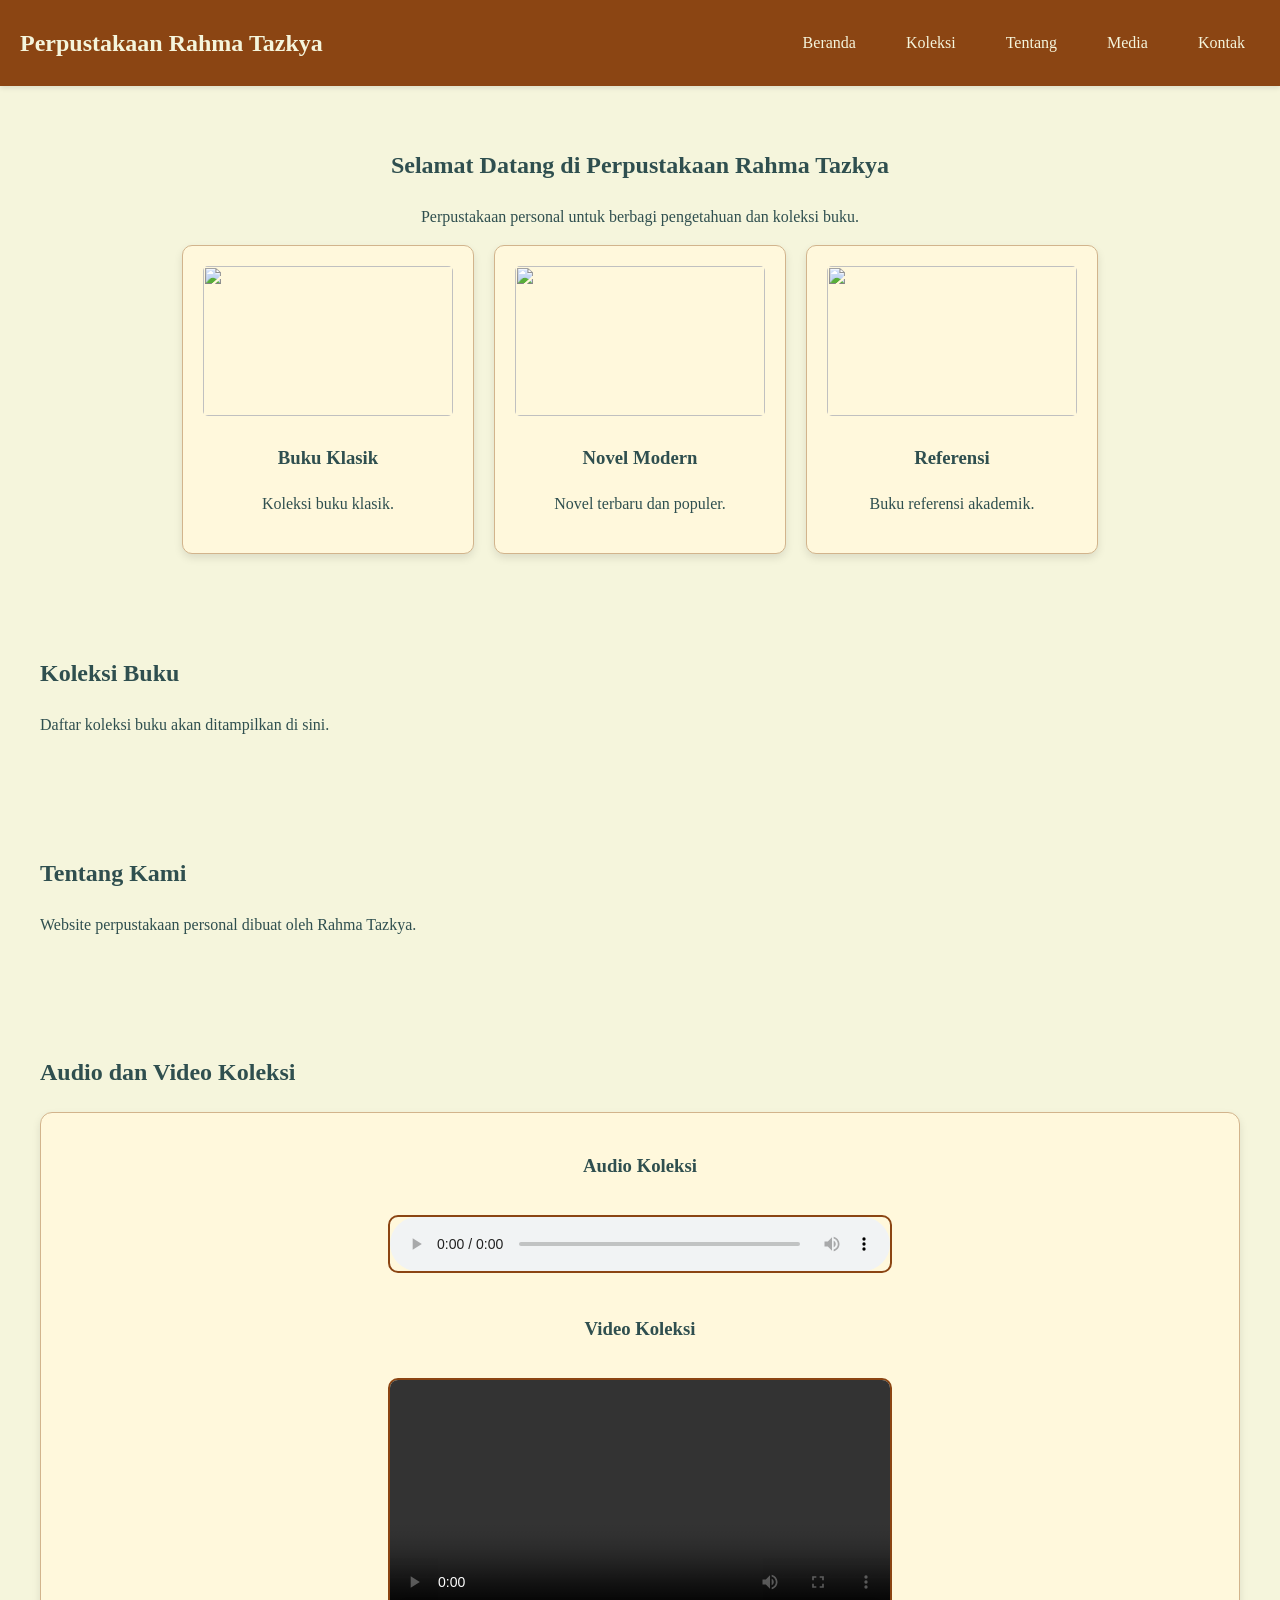
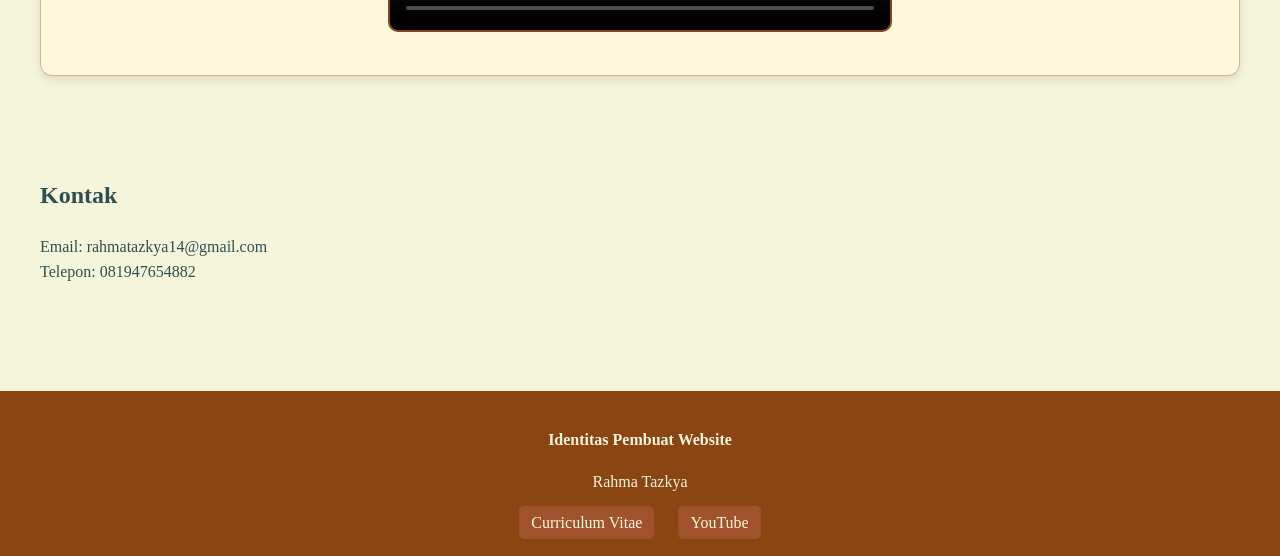
==== index.html @ 53c166f0 "Update index.html" ====
<!DOCTYPE html>
<html lang="id">
<head>
    <meta charset="UTF-8">
    <meta name="viewport" content="width=device-width, initial-scale=1.0">
    <title>Perpustakaan Rahma Tazkya</title>

    <style>
        body {
            font-family: 'Georgia', serif;
            margin: 0;
            padding: 0;
            background-color: #F5F5DC;
            color: #2F4F4F;
            line-height: 1.6;
        }

        header {
            background-color: #8B4513;
            color: #F5F5DC;
            padding: 20px;
            display: flex;
            justify-content: space-between;
            align-items: center;
            box-shadow: 0 2px 5px rgba(0,0,0,0.1);
        }

        header .owner-name {
            font-size: 1.5em;
            font-weight: bold;
        }

        nav {
            display: flex;
            gap: 20px;
        }

        nav a {
            color: #F5F5DC;
            text-decoration: none;
            padding: 10px 15px;
            border-radius: 5px;
            transition: 0.3s;
        }

        nav a:hover {
            background-color: #A0522D;
            transform: scale(1.05);
        }

        section {
            padding: 40px;
            max-width: 1200px;
            margin: auto;
        }

        #beranda {
            text-align: center;
        }

        .highlight {
            display: flex;
            justify-content: center;
            flex-wrap: wrap;
            gap: 20px;
        }

        .highlight-item {
            background-color: #FFF8DC;
            border: 1px solid #D2B48C;
            border-radius: 10px;
            padding: 20px;
            width: 250px;
            text-align: center;
            box-shadow: 0 4px 8px rgba(0,0,0,0.1);
        }

        .highlight-item img {
            width: 100%;
            height: 150px;
            object-fit: cover;
            border-radius: 5px;
        }

        /* Section Media */
        .media-box {
            background-color: #FFF8DC;
            padding: 20px;
            border-radius: 12px;
            border: 1px solid #D2B48C;
            box-shadow: 0 4px 8px rgba(0,0,0,0.1);
            text-align: center;
        }

        audio, video {
            width: 100%;
            max-width: 500px;
            margin: 15px 0;
            border-radius: 10px;
            border: 2px solid #8B4513;
        }

        footer {
            background-color: #8B4513;
            color: #F5F5DC;
            text-align: center;
            padding: 20px;
            margin-top: 50px;
        }

        footer a {
            color: #FFF8DC;
            text-decoration: none;
            margin: 0 10px;
            background-color: #A0522D;
            padding: 8px 12px;
            border-radius: 5px;
            transition: 0.3s;
        }

        footer a:hover {
            background-color: #D2B48C;
            color: #2F4F4F;
        }
    </style>
</head>

<body>

<header>
    <div class="owner-name">Perpustakaan Rahma Tazkya</div>
    <nav>
        <a href="#beranda">Beranda</a>
        <a href="#koleksi">Koleksi</a>
        <a href="#tentang">Tentang</a>
        <a href="#media">Media</a>
        <a href="#kontak">Kontak</a>
    </nav>
</header>

<section id="beranda">
    <h1>Selamat Datang di Perpustakaan Rahma Tazkya</h1>
    <p>Perpustakaan personal untuk berbagi pengetahuan dan koleksi buku.</p>

    <div class="highlight">
        <div class="highlight-item">
            <img src="https://via.placeholder.com/250x150?text=Buku+1">
            <h3>Buku Klasik</h3>
            <p>Koleksi buku klasik.</p>
        </div>

        <div class="highlight-item">
            <img src="https://via.placeholder.com/250x150?text=Buku+2">
            <h3>Novel Modern</h3>
            <p>Novel terbaru dan populer.</p>
        </div>

        <div class="highlight-item">
            <img src="https://via.placeholder.com/250x150?text=Buku+3">
            <h3>Referensi</h3>
            <p>Buku referensi akademik.</p>
        </div>
    </div>
</section>

<section id="koleksi">
    <h2>Koleksi Buku</h2>
    <p>Daftar koleksi buku akan ditampilkan di sini.</p>
</section>

<section id="tentang">
    <h2>Tentang Kami</h2>
    <p>Website perpustakaan personal dibuat oleh Rahma Tazkya.</p>
</section>

<!-- SECTION AUDIO & VIDEO -->
<section id="media">
    <h2>Audio dan Video Koleksi</h2>

    <div class="media-box">
        <h3>Audio Koleksi</h3>
        <audio controls>
            <source src="Audio_Exile.mp3" type="audio/mp3">
            Browser Anda tidak mendukung audio.
        </audio>

        <h3>Video Koleksi</h3>
        <video controls>
            <source src="Video_Exile.mp4" type="video/mp4">
            Browser Anda tidak mendukung video.
        </video>
    </div>
</section>

<section id="kontak">
    <h2>Kontak</h2>
    <p>Email: rahmatazkya14@gmail.com<br>
       Telepon: 081947654882</p>
</section>

<!-- FOOTER IDENTITAS -->
<footer>
    <p><b>Identitas Pembuat Website</b></p>
    <p>Rahma Tazkya</p>
    <a href="cv.html">Curriculum Vitae</a>
    <a href="https://www.youtube.com/watch?si=USm_IQA-s8m9xEPs&v=jGyYuQf-GeE&feature=youtu.be" target="_blank">YouTube</a>
</footer>

</body>
</html>
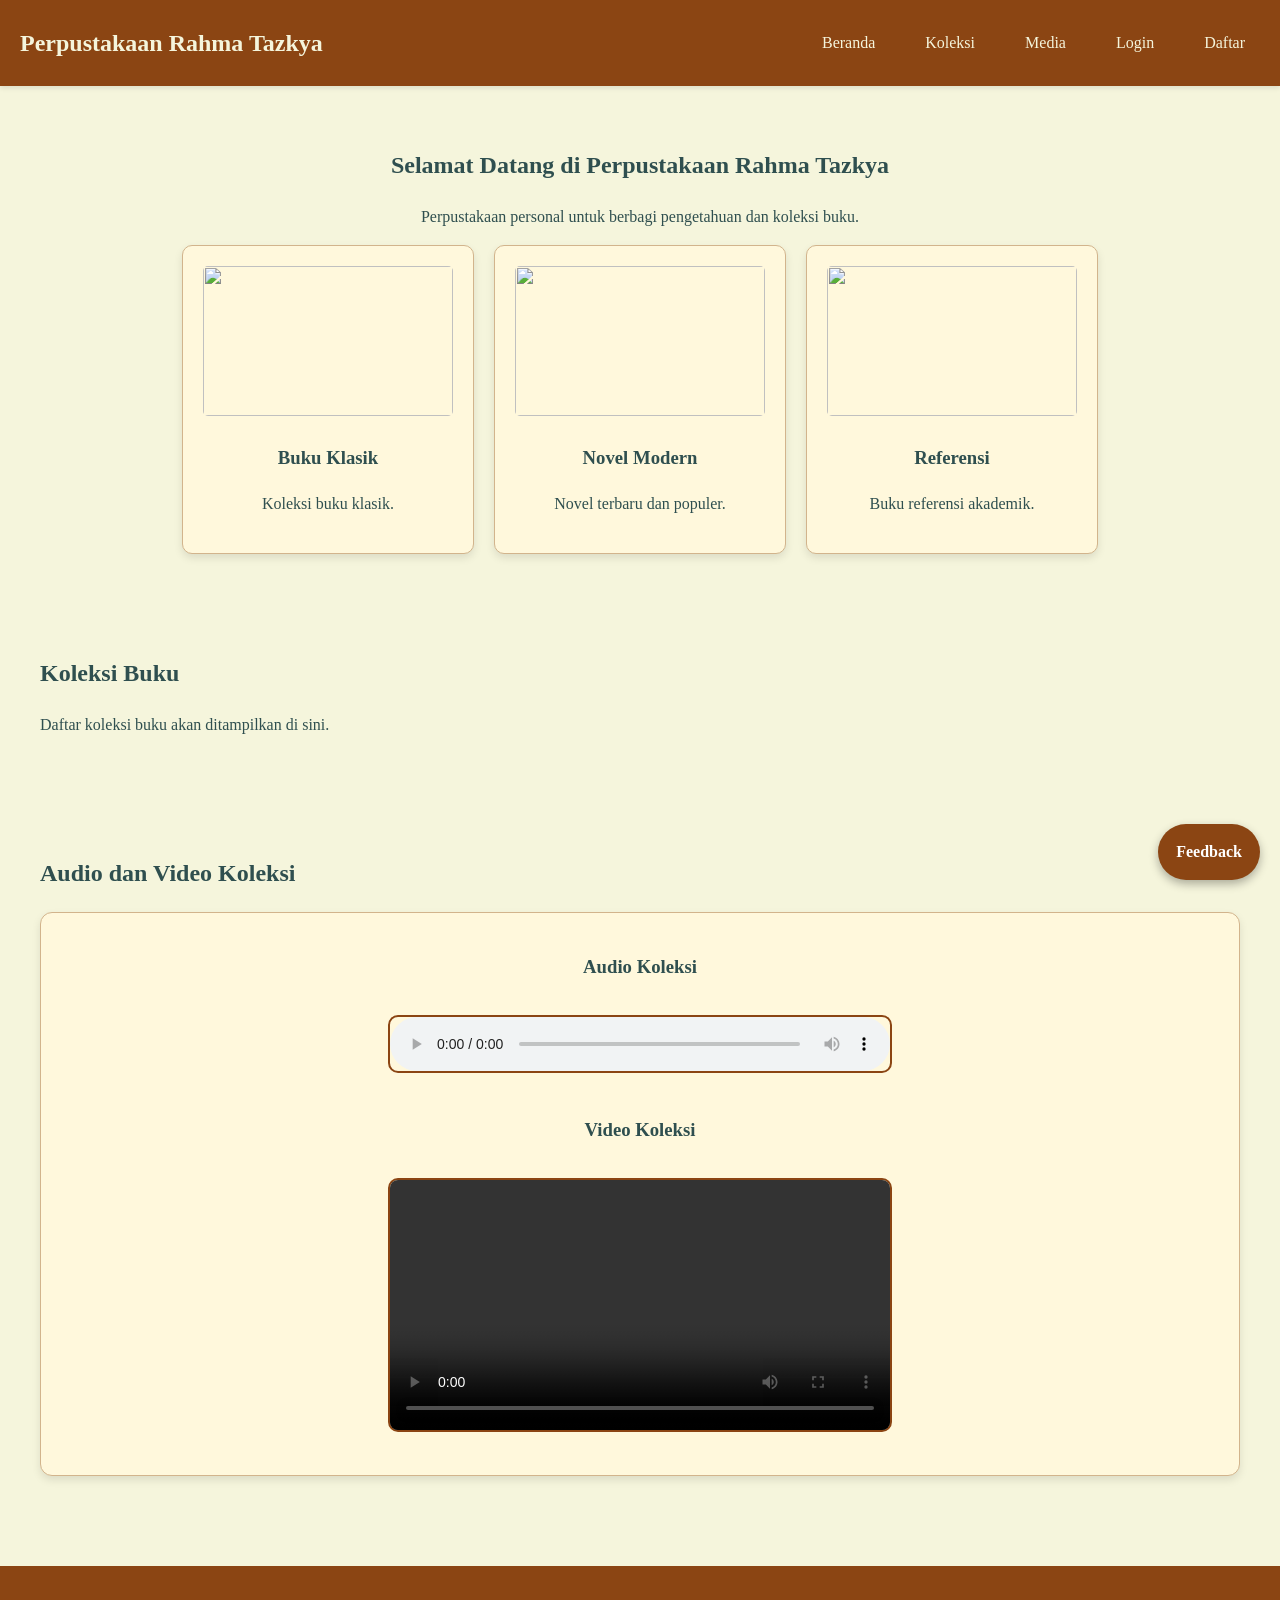
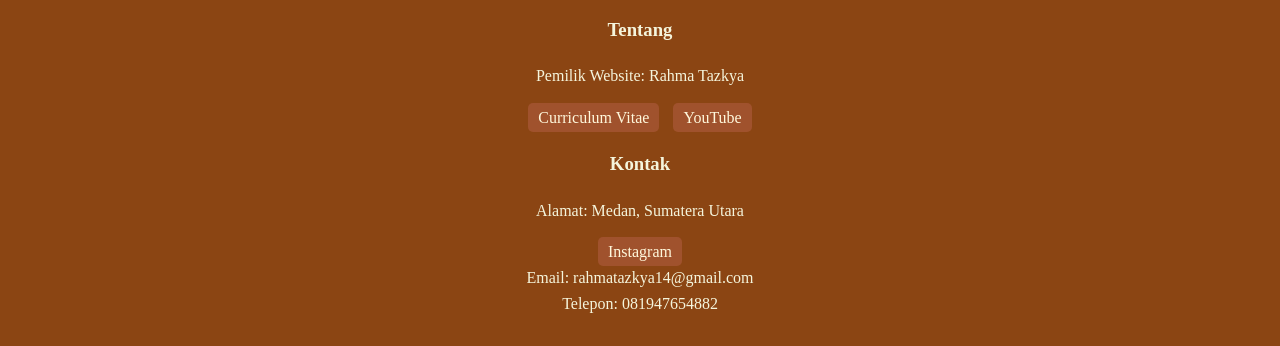
==== commit 65fbe33d: "Update index.html" ====
--- a/index.html
+++ b/index.html
@@ -45,7 +45,7 @@
 
         nav a:hover {
             background-color: #A0522D;
-            transform: scale(1.05);
+            transform: scale(1.08);
         }
 
         section {
@@ -73,6 +73,12 @@
             width: 250px;
             text-align: center;
             box-shadow: 0 4px 8px rgba(0,0,0,0.1);
+            transition: 0.3s;
+        }
+
+        .highlight-item:hover {
+            transform: translateY(-8px);
+            box-shadow: 0 8px 15px rgba(0,0,0,0.2);
         }
 
         .highlight-item img {
@@ -82,7 +88,6 @@
             border-radius: 5px;
         }
 
-        /* Section Media */
         .media-box {
             background-color: #FFF8DC;
             padding: 20px;
@@ -104,16 +109,16 @@
             background-color: #8B4513;
             color: #F5F5DC;
             text-align: center;
-            padding: 20px;
+            padding: 30px;
             margin-top: 50px;
         }
 
         footer a {
             color: #FFF8DC;
             text-decoration: none;
-            margin: 0 10px;
+            margin: 5px;
             background-color: #A0522D;
-            padding: 8px 12px;
+            padding: 6px 10px;
             border-radius: 5px;
             transition: 0.3s;
         }
@@ -121,6 +126,28 @@
         footer a:hover {
             background-color: #D2B48C;
             color: #2F4F4F;
+        }
+
+        /* Tombol Feedback */
+        .feedback-btn {
+            position: fixed;
+            bottom: 20px;
+            right: 20px;
+            background-color: #8B4513;
+            color: white;
+            padding: 15px 18px;
+            border-radius: 50px;
+            text-decoration: none;
+            font-weight: bold;
+            box-shadow: 0 4px 10px rgba(0,0,0,0.3);
+            transition: 0.3s;
+            z-index: 999;
+        }
+
+        .feedback-btn:hover {
+            background-color: #A0522D;
+            transform: scale(1.15) rotate(-3deg);
+            box-shadow: 0 6px 15px rgba(0,0,0,0.4);
         }
     </style>
 </head>
@@ -132,9 +159,9 @@
     <nav>
         <a href="#beranda">Beranda</a>
         <a href="#koleksi">Koleksi</a>
-        <a href="#tentang">Tentang</a>
         <a href="#media">Media</a>
-        <a href="#kontak">Kontak</a>
+        <a href="login.html" target="_blank">Login</a>
+        <a href="daftar.html" target="_blank">Daftar</a>
     </nav>
 </header>
 
@@ -144,19 +171,19 @@
 
     <div class="highlight">
         <div class="highlight-item">
-            <img src="https://via.placeholder.com/250x150?text=Buku+1">
+            <img src="classic_book.jpg">
             <h3>Buku Klasik</h3>
             <p>Koleksi buku klasik.</p>
         </div>
 
         <div class="highlight-item">
-            <img src="https://via.placeholder.com/250x150?text=Buku+2">
+            <img src="modern_book.jpg">
             <h3>Novel Modern</h3>
             <p>Novel terbaru dan populer.</p>
         </div>
 
         <div class="highlight-item">
-            <img src="https://via.placeholder.com/250x150?text=Buku+3">
+            <img src="reference_book.jpg">
             <h3>Referensi</h3>
             <p>Buku referensi akademik.</p>
         </div>
@@ -168,12 +195,6 @@
     <p>Daftar koleksi buku akan ditampilkan di sini.</p>
 </section>
 
-<section id="tentang">
-    <h2>Tentang Kami</h2>
-    <p>Website perpustakaan personal dibuat oleh Rahma Tazkya.</p>
-</section>
-
-<!-- SECTION AUDIO & VIDEO -->
 <section id="media">
     <h2>Audio dan Video Koleksi</h2>
 
@@ -192,19 +213,22 @@
     </div>
 </section>
 
-<section id="kontak">
-    <h2>Kontak</h2>
-    <p>Email: rahmatazkya14@gmail.com<br>
-       Telepon: 081947654882</p>
-</section>
-
-<!-- FOOTER IDENTITAS -->
 <footer>
-    <p><b>Identitas Pembuat Website</b></p>
-    <p>Rahma Tazkya</p>
+
+    <h3>Tentang</h3>
+    <p>Pemilik Website: Rahma Tazkya</p>
     <a href="cv.html">Curriculum Vitae</a>
     <a href="https://www.youtube.com/watch?si=USm_IQA-s8m9xEPs&v=jGyYuQf-GeE&feature=youtu.be" target="_blank">YouTube</a>
+
+    <h3>Kontak</h3>
+    <p>Alamat: Medan, Sumatera Utara</p>
+    <a href="https://instagram.com/" target="_blank">Instagram</a><br>
+    Email: rahmatazkya14@gmail.com<br>
+    Telepon: 081947654882
+
 </footer>
+
+<a href="feedback.html" class="feedback-btn">Feedback</a>
 
 </body>
 </html>
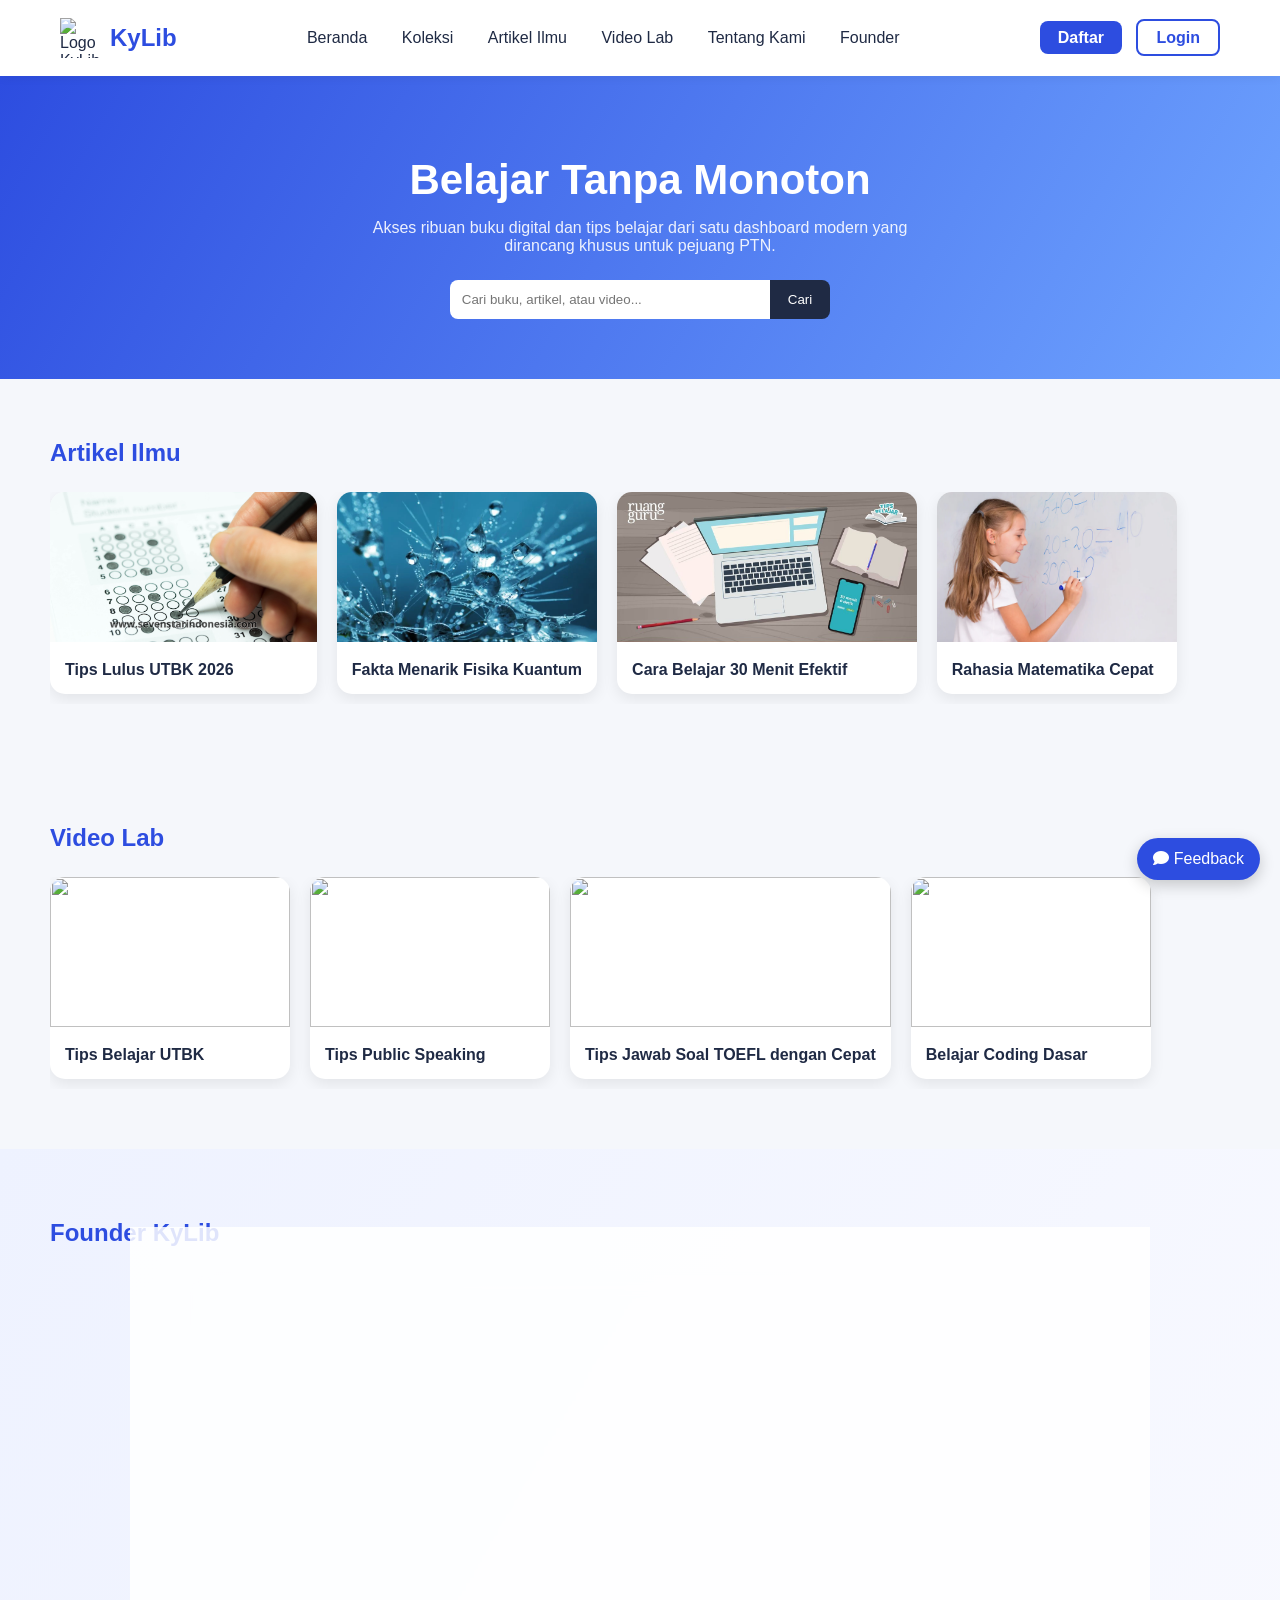
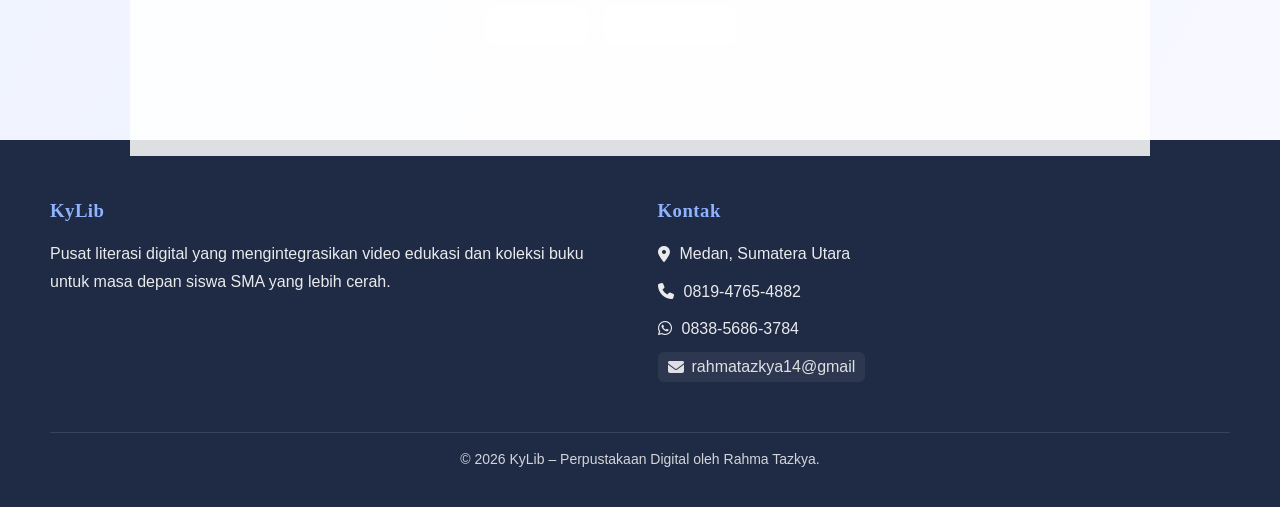
==== commit 196465b3: "Add files via upload" ====
--- a/index.html
+++ b/index.html
@@ -1,234 +1,195 @@
-<!DOCTYPE html>
-<html lang="id">
-<head>
-    <meta charset="UTF-8">
-    <meta name="viewport" content="width=device-width, initial-scale=1.0">
-    <title>Perpustakaan Rahma Tazkya</title>
-
-    <style>
-        body {
-            font-family: 'Georgia', serif;
-            margin: 0;
-            padding: 0;
-            background-color: #F5F5DC;
-            color: #2F4F4F;
-            line-height: 1.6;
-        }
-
-        header {
-            background-color: #8B4513;
-            color: #F5F5DC;
-            padding: 20px;
-            display: flex;
-            justify-content: space-between;
-            align-items: center;
-            box-shadow: 0 2px 5px rgba(0,0,0,0.1);
-        }
-
-        header .owner-name {
-            font-size: 1.5em;
-            font-weight: bold;
-        }
-
-        nav {
-            display: flex;
-            gap: 20px;
-        }
-
-        nav a {
-            color: #F5F5DC;
-            text-decoration: none;
-            padding: 10px 15px;
-            border-radius: 5px;
-            transition: 0.3s;
-        }
-
-        nav a:hover {
-            background-color: #A0522D;
-            transform: scale(1.08);
-        }
-
-        section {
-            padding: 40px;
-            max-width: 1200px;
-            margin: auto;
-        }
-
-        #beranda {
-            text-align: center;
-        }
-
-        .highlight {
-            display: flex;
-            justify-content: center;
-            flex-wrap: wrap;
-            gap: 20px;
-        }
-
-        .highlight-item {
-            background-color: #FFF8DC;
-            border: 1px solid #D2B48C;
-            border-radius: 10px;
-            padding: 20px;
-            width: 250px;
-            text-align: center;
-            box-shadow: 0 4px 8px rgba(0,0,0,0.1);
-            transition: 0.3s;
-        }
-
-        .highlight-item:hover {
-            transform: translateY(-8px);
-            box-shadow: 0 8px 15px rgba(0,0,0,0.2);
-        }
-
-        .highlight-item img {
-            width: 100%;
-            height: 150px;
-            object-fit: cover;
-            border-radius: 5px;
-        }
-
-        .media-box {
-            background-color: #FFF8DC;
-            padding: 20px;
-            border-radius: 12px;
-            border: 1px solid #D2B48C;
-            box-shadow: 0 4px 8px rgba(0,0,0,0.1);
-            text-align: center;
-        }
-
-        audio, video {
-            width: 100%;
-            max-width: 500px;
-            margin: 15px 0;
-            border-radius: 10px;
-            border: 2px solid #8B4513;
-        }
-
-        footer {
-            background-color: #8B4513;
-            color: #F5F5DC;
-            text-align: center;
-            padding: 30px;
-            margin-top: 50px;
-        }
-
-        footer a {
-            color: #FFF8DC;
-            text-decoration: none;
-            margin: 5px;
-            background-color: #A0522D;
-            padding: 6px 10px;
-            border-radius: 5px;
-            transition: 0.3s;
-        }
-
-        footer a:hover {
-            background-color: #D2B48C;
-            color: #2F4F4F;
-        }
-
-        /* Tombol Feedback */
-        .feedback-btn {
-            position: fixed;
-            bottom: 20px;
-            right: 20px;
-            background-color: #8B4513;
-            color: white;
-            padding: 15px 18px;
-            border-radius: 50px;
-            text-decoration: none;
-            font-weight: bold;
-            box-shadow: 0 4px 10px rgba(0,0,0,0.3);
-            transition: 0.3s;
-            z-index: 999;
-        }
-
-        .feedback-btn:hover {
-            background-color: #A0522D;
-            transform: scale(1.15) rotate(-3deg);
-            box-shadow: 0 6px 15px rgba(0,0,0,0.4);
-        }
-    </style>
-</head>
-
-<body>
-
-<header>
-    <div class="owner-name">Perpustakaan Rahma Tazkya</div>
-    <nav>
-        <a href="#beranda">Beranda</a>
-        <a href="#koleksi">Koleksi</a>
-        <a href="#media">Media</a>
-        <a href="login.html" target="_blank">Login</a>
-        <a href="daftar.html" target="_blank">Daftar</a>
-    </nav>
-</header>
-
-<section id="beranda">
-    <h1>Selamat Datang di Perpustakaan Rahma Tazkya</h1>
-    <p>Perpustakaan personal untuk berbagi pengetahuan dan koleksi buku.</p>
-
-    <div class="highlight">
-        <div class="highlight-item">
-            <img src="classic_book.jpg">
-            <h3>Buku Klasik</h3>
-            <p>Koleksi buku klasik.</p>
-        </div>
-
-        <div class="highlight-item">
-            <img src="modern_book.jpg">
-            <h3>Novel Modern</h3>
-            <p>Novel terbaru dan populer.</p>
-        </div>
-
-        <div class="highlight-item">
-            <img src="reference_book.jpg">
-            <h3>Referensi</h3>
-            <p>Buku referensi akademik.</p>
-        </div>
-    </div>
-</section>
-
-<section id="koleksi">
-    <h2>Koleksi Buku</h2>
-    <p>Daftar koleksi buku akan ditampilkan di sini.</p>
-</section>
-
-<section id="media">
-    <h2>Audio dan Video Koleksi</h2>
-
-    <div class="media-box">
-        <h3>Audio Koleksi</h3>
-        <audio controls>
-            <source src="Audio_Exile.mp3" type="audio/mp3">
-            Browser Anda tidak mendukung audio.
-        </audio>
-
-        <h3>Video Koleksi</h3>
-        <video controls>
-            <source src="Video_Exile.mp4" type="video/mp4">
-            Browser Anda tidak mendukung video.
-        </video>
-    </div>
-</section>
-
-<footer>
-
-    <h3>Tentang</h3>
-    <p>Pemilik Website: Rahma Tazkya</p>
-    <a href="cv.html">Curriculum Vitae</a>
-    <a href="https://www.youtube.com/watch?si=USm_IQA-s8m9xEPs&v=jGyYuQf-GeE&feature=youtu.be" target="_blank">YouTube</a>
-
-    <h3>Kontak</h3>
-    <p>Alamat: Medan, Sumatera Utara</p>
-    <a href="https://instagram.com/" target="_blank">Instagram</a><br>
-    Email: rahmatazkya14@gmail.com<br>
-    Telepon: 081947654882
-
-</footer>
-
-<a href="feedback.html" class="feedback-btn">Feedback</a>
-
-</body>
-</html>
+<!DOCTYPE html>
+<html lang="id">
+<head>
+    <meta charset="UTF-8">
+    <meta name="viewport" content="width=device-width, initial-scale=1.0">
+
+    <title>KyLib | Digital Learning Library</title>
+
+    <!-- FAVICON -->
+    <link rel="icon" type="image/png" href="img/favicon.png">
+
+    <link rel="stylesheet" href="style.css">
+    <link href="https://cdnjs.cloudflare.com/ajax/libs/font-awesome/6.5.0/css/all.min.css" rel="stylesheet">
+</head>
+
+<body>
+
+<!-- ================= HEADER ================= -->
+<header>
+
+    <div class="logo">
+        <img src="img/kylib-logo	.png" alt="Logo KyLib">
+        <h2>KyLib</h2>
+    </div>
+
+    <nav class="nav-center">
+        <a href="#">Beranda</a>
+
+        <!-- NAV KOLEKSI TAB BARU -->
+        <a href="koleksi.html" target="_blank">Koleksi</a>
+
+        <a href="#artikel">Artikel Ilmu</a>
+        <a href="#video">Video Lab</a>
+        <a href="tentang-kami.html">Tentang Kami</a>
+        <a href="#founder">Founder</a>
+    </nav>
+
+    <div class="auth">
+        <a href="daftar.html" class="btn-daftar">Daftar</a>
+        <a href="login.html" class="btn-login">Login</a>
+    </div>
+
+</header>
+
+
+<!-- ================= HERO ================= -->
+<section class="hero">
+    <h1>Belajar Tanpa Monoton</h1>
+    <p>
+        Akses ribuan buku digital dan tips belajar dari satu dashboard modern
+        yang dirancang khusus untuk pejuang PTN.
+    </p>
+
+    <div class="search-box">
+        <input type="text" placeholder="Cari buku, artikel, atau video...">
+        <button>Cari</button>
+    </div>
+</section>
+
+
+<!-- ================= ARTIKEL ILMU ================= -->
+<section id="artikel" class="section">
+    <h2>Artikel Ilmu</h2>
+
+    <div class="horizontal-scroll">
+        <div class="card">
+			<a href="https://r.search.yahoo.com/_ylt=Awr1SkRiZqBpVgIAIKTLQwx.;_ylu=Y29sbwNzZzMEcG9zAzEEdnRpZAMEc2VjA3Ny/RV=2/RE=1773329250/RO=10/RU=https%3a%2f%2fwww.sevenstarindonesia.com%2f2025%2f11%2ftips-lolos-utbk-snbt-2026.html/RK=2/RS=EJqakEjIrpIobpkw4SHzs2FjqK0-" target="_blank">
+				<img src="img/utbk.jpg">
+				<h3>Tips Lulus UTBK 2026</h3>
+			</a>
+		</div>
+        <div class="card">
+			<a href="https://www.gramedia.com/literasi/fisika-kuantum/" target="_blank">
+				<img src="img/fistum.jpg">
+				<h3>Fakta Menarik Fisika Kuantum</h3>
+			</a>
+		</div>
+        <div class="card">
+			<a href="https://www.ruangguru.com/blog/tips-belajar-30menitbisa" target="_blank">
+				<img src="img/belajar.jpg">
+				<h3>Cara Belajar 30 Menit Efektif</h3>
+			</a>
+		</div>
+        <div class="card">
+			<a href="https://mathhacks5.com/7-trik-matematika-cepat-yang-jarang-diajarkan-di-sekolah/" target="_blank">
+				<img src="img/mtk.jpg">
+				<h3>Rahasia Matematika Cepat</h3>
+			</a>
+		</div>
+    </div>
+</section>
+
+
+<!-- ================= VIDEO LAB ================= -->
+<section id="video" class="section">
+    <h2>Video Lab</h2>
+
+    <div class="horizontal-scroll">
+        <a href="https://youtu.be/CKqMEGY5ykQ?si=0V2zpRjuyaw_pfGI" target="_blank" class="card video-card">
+			<img src="img/video1.jpg">
+			<h3>Tips Belajar UTBK</h3>
+		</a>
+        <a href="https://youtu.be/rKOp0DpfbGY?si=s102A5JKgiwCUNZi" target="_blank" class="card video-card">
+			<img src="img/video2.jpg">
+			<h3>Tips Public Speaking</h3>
+		</a>
+        <a href="https://youtu.be/SlasLV9G6QM?si=IMwhFDGAIRkTopYQ" target="_blank" class="card video-card">
+			<img src="img/video3.jpg">
+			<h3>Tips Jawab Soal TOEFL dengan Cepat</h3>
+		</a>
+        <a href="https://youtu.be/QFLAuddS6qM?si=pkvcBv4RR-nI7L30" target="_blank" class="card video-card">
+			<img src="img/video4.jpg">
+			<h3>Belajar Coding Dasar</h3>
+		</a>
+    </div>
+</section>
+
+
+<section id="founder" class="section founder-section">
+
+<h2>Founder KyLib</h2>
+
+<div class="founder-card">
+
+    <img src="img/kiya.jpeg" class="founder-photo">
+
+    <div class="founder-info">
+        <h3>Rahma Tazkya</h3>
+        <p><b>Pekerjaan:</b> Mahasiswa Ilmu Perpustakaan</p>
+        <p><b>Posisi:</b> Founder & Web Designer KyLib</p>
+
+        <p class="founder-desc">
+            KyLib dibuat sebagai pusat literasi digital modern untuk siswa SMA agar
+            dapat belajar lebih mudah, interaktif, dan tidak monoton.
+            Website ini menjadi langkah kecil menuju perpustakaan masa depan
+            yang mengintegrasikan buku, artikel ilmu, dan video edukasi.
+        </p>
+
+        <p class="founder-motto">
+            ✨ "Belajar cerdas hari ini, membangun masa depan esok."
+        </p>
+
+        <div class="founder-cta">
+            <a href="cv-founder.html">Lihat CV</a>
+            <a href="#"><i class="fa-brands fa-instagram"></i> Instagram</a>
+        </div>
+    </div>
+
+</div>
+</section>
+
+
+<!-- ================= FOOTER ================= -->
+<footer id="tentang">
+
+    <div class="footer-container">
+
+        <div class="footer-box">
+            <h3>KyLib</h3>
+            <p>
+                Pusat literasi digital yang mengintegrasikan video edukasi dan
+                koleksi buku untuk masa depan siswa SMA yang lebih cerah.
+            </p>
+        </div>
+
+        <div class="footer-box">
+            <h3>Kontak</h3>
+            <p><i class="fa-solid fa-location-dot"></i> Medan, Sumatera Utara</p>
+            <p><i class="fa-solid fa-phone"></i> 0819-4765-4882</p>
+            <p><i class="fa-brands fa-whatsapp"></i> 0838-5686-3784</p>
+
+            <a href="mailto:rahmatazkya14@gmail.com" class="email-link">
+                <i class="fa-solid fa-envelope"></i> rahmatazkya14@gmail
+            </a>
+        </div>
+
+    </div>
+	<div class="footer-copyright">
+		© <span id="year"></span> KyLib – Perpustakaan Digital oleh Rahma Tazkya.
+	</div>
+
+	<script>
+	document.getElementById("year").textContent = new Date().getFullYear();
+	</script>
+
+</footer>
+
+
+<!-- ================= FEEDBACK ================= -->
+<a href="feedback.html" class="feedback-btn">
+    <i class="fa-solid fa-comment"></i> Feedback
+</a>
+
+</body>
+</html>
--- a/style.css
+++ b/style.css
@@ -0,0 +1,474 @@
+/* ================= GLOBAL ================= */
+*{
+    margin:0;
+    padding:0;
+    box-sizing:border-box;
+    font-family: 'Segoe UI', Tahoma, sans-serif;
+}
+
+body{
+    background:#f5f7fb;
+    color:#1f2a44;
+}
+
+a{
+    text-decoration:none;
+    color:inherit;
+}
+
+/* ================= HEADER ================= */
+header{
+    display:flex;
+    justify-content:space-between;
+    align-items:center;
+    padding:18px 60px;
+    background:white;
+    box-shadow:0 2px 10px rgba(0,0,0,0.05);
+    position:sticky;
+    top:0;
+    z-index:1000;
+}
+
+.logo h2{
+    color:#2d4de0;
+    font-weight:700;
+}
+
+.nav-center a{
+    margin:0 15px;
+    font-weight:500;
+    position:relative;
+}
+
+.nav-center a::after{
+    content:"";
+    position:absolute;
+    left:0;
+    bottom:-6px;
+    width:0;
+    height:2px;
+    background:#2d4de0;
+    transition:.3s;
+}
+
+.nav-center a:hover::after{
+    width:100%;
+}
+
+.auth a{
+    margin-left:10px;
+    padding:8px 18px;
+    border-radius:8px;
+    font-weight:600;
+}
+
+.btn-daftar{
+    background:#2d4de0;
+    color:white;
+}
+
+.btn-login{
+    border:2px solid #2d4de0;
+    color:#2d4de0;
+}
+
+.btn-login:hover{
+    background:#2d4de0;
+    color:white;
+}
+
+/* ================= HERO ================= */
+.hero{
+    text-align:center;
+    padding:80px 20px 60px;
+    background:linear-gradient(120deg,#2d4de0,#6fa4ff);
+    color:white;
+}
+
+.hero h1{
+    font-size:42px;
+    margin-bottom:15px;
+}
+
+.hero p{
+    max-width:600px;
+    margin:auto;
+    margin-bottom:25px;
+    opacity:0.9;
+}
+
+.search-box{
+    display:flex;
+    justify-content:center;
+}
+
+.search-box input{
+    width:320px;
+    padding:12px;
+    border:none;
+    border-radius:8px 0 0 8px;
+}
+
+.search-box button{
+    padding:12px 18px;
+    border:none;
+    background:#1f2a44;
+    color:white;
+    border-radius:0 8px 8px 0;
+    cursor:pointer;
+}
+
+.search-box button:hover{
+    background:black;
+}
+
+/* ================= SECTION ================= */
+.section{
+    padding:60px 50px;
+}
+
+.section h2{
+    margin-bottom:25px;
+    color:#2d4de0;
+}
+
+.horizontal-scroll{
+    display:flex;
+    overflow-x:auto;
+    gap:20px;
+    padding-bottom:10px;
+}
+
+.horizontal-scroll::-webkit-scrollbar{
+    height:6px;
+}
+
+.horizontal-scroll::-webkit-scrollbar-thumb{
+    background:#2d4de0;
+    border-radius:10px;
+}
+
+.card{
+    min-width:240px;
+    background:white;
+    border-radius:15px;
+    overflow:hidden;
+    box-shadow:0 5px 15px rgba(0,0,0,0.08);
+    transition:.3s;
+    cursor:pointer;
+}
+
+.card img{
+    width:100%;
+    height:150px;
+    object-fit:cover;
+}
+
+.card h3{
+    padding:15px;
+    font-size:16px;
+}
+
+.card:hover{
+    transform:translateY(-8px) scale(1.03);
+    box-shadow:0 15px 25px rgba(0,0,0,0.15);
+}
+
+.video-card{
+    text-decoration:none;
+    color:#1f2a44;
+}
+
+/* ================= FOOTER ================= */
+@import url('https://fonts.googleapis.com/css2?family=Poppins:wght@300;400;600&family=Playfair+Display:wght@500&display=swap');
+
+footer{
+    background:#1f2a44;
+    color:white;
+    padding:60px 50px 40px;
+    font-family:'Poppins', sans-serif;
+}
+
+.footer-container{
+    display:grid;
+    grid-template-columns:repeat(auto-fit,minmax(230px,1fr));
+    gap:35px;
+}
+
+.footer-box h3{
+    margin-bottom:18px;
+    color:#8fb3ff;
+    font-family:'Playfair Display', serif;
+    letter-spacing:0.5px;
+}
+
+.footer-box p{
+    margin-bottom:10px;
+    line-height:1.7;
+    display:flex;
+    align-items:center;
+    gap:10px;
+    opacity:0.9;
+}
+
+.footer-box a{
+    display:block;
+    margin-bottom:10px;
+    opacity:0.85;
+    transition:.25s;
+}
+
+.footer-box a:hover{
+    opacity:1;
+    color:#8fb3ff;
+}
+
+/* Email clickable styling */
+.footer-box a.email-link{
+    display:inline-flex;
+    align-items:center;
+    gap:8px;
+    padding:6px 10px;
+    border-radius:6px;
+    background:rgba(255,255,255,0.08);
+}
+
+.footer-box a.email-link:hover{
+    background:#8fb3ff;
+    color:#1f2a44;
+}
+
+.founder-box{
+    background:white;
+    color:#1f2a44;
+    padding:18px;
+    border-radius:12px;
+    line-height:1.6;
+}
+
+.btn-cv{
+    display:inline-block;
+    margin-top:12px;
+    padding:9px 16px;
+    background:#2d4de0;
+    color:white;
+    border-radius:8px;
+    font-size:14px;
+    transition:.3s;
+}
+
+.btn-cv:hover{
+    background:#6fa4ff;
+}
+
+/* ================= FEEDBACK ================= */
+.feedback-btn{
+    position:fixed;
+    bottom:20px;
+    right:20px;
+    background:#2d4de0;
+    color:white;
+    padding:12px 16px;
+    border-radius:50px;
+    box-shadow:0 5px 15px rgba(0,0,0,0.2);
+    transition:.3s;
+}
+
+.feedback-btn:hover{
+    background:#1f2a44;
+    transform:scale(1.1);
+}
+
+/* ================= RESPONSIVE ================= */
+@media(max-width:768px){
+    header{
+        flex-direction:column;
+        gap:10px;
+        padding:15px;
+    }
+
+    .nav-center{
+        text-align:center;
+    }
+
+    .hero h1{
+        font-size:28px;
+    }
+
+    .search-box input{
+        width:200px;
+    }
+}
+/* AUTH PAGE */
+.auth-page{
+    background:linear-gradient(120deg,#2d4de0,#6fa4ff);
+    height:100vh;
+    display:flex;
+    justify-content:center;
+    align-items:center;
+    flex-direction:column;
+}
+
+.auth-container{
+    background:white;
+    padding:35px;
+    border-radius:15px;
+    width:340px;
+    box-shadow:0 10px 25px rgba(0,0,0,0.2);
+    text-align:center;
+}
+
+.auth-container h2{
+    margin-bottom:15px;
+    color:#2d4de0;
+}
+
+.auth-container form{
+    display:flex;
+    flex-direction:column;
+}
+
+.auth-container input,
+.auth-container textarea{
+    margin-bottom:12px;
+    padding:10px;
+    border-radius:8px;
+    border:1px solid #ccc;
+}
+
+.auth-container button{
+    background:#2d4de0;
+    color:white;
+    padding:10px;
+    border:none;
+    border-radius:8px;
+    cursor:pointer;
+    font-weight:600;
+}
+
+.auth-container button:hover{
+    background:#1f2a44;
+}
+
+.auth-container a{
+    color:#2d4de0;
+    font-weight:600;
+}
+
+.back-home{
+    position:absolute;
+    top:20px;
+    left:20px;
+    color:white;
+    font-weight:bold;
+}
+.logo{
+    display:flex;
+    align-items:center;
+    gap:10px;
+}
+
+.logo img{
+    width:40px;
+    height:40px;
+    object-fit:contain;
+}
+/* ===== FONT KHUSUS FOUNDER ===== */
+@import url('https://fonts.googleapis.com/css2?family=Poppins:wght@300;400;600&family=Playfair+Display:wght@500;700&display=swap');
+
+.founder-section{
+    background:linear-gradient(120deg,#eef2ff,#f8f9ff);
+    padding-top:70px;
+}
+
+/* BOX KHUSUS FOUNDER */
+.founder-card{
+    max-width:900px;
+    margin:auto;
+    background:rgba(255,255,255,0.85);
+    backdrop-filter:blur(10px);
+    border-radius:25px;
+    padding:35px;
+    display:flex;
+    gap:30px;
+    align-items:center;
+    box-shadow:0 15px 40px rgba(0,0,0,0.12);
+}
+
+/* FOTO */
+.founder-photo{
+    width:230px;
+    border-radius:20px;
+    object-fit:cover;
+    box-shadow:0 10px 25px rgba(0,0,0,0.18);
+}
+
+/* INFO */
+.founder-info{
+    font-family:'Poppins', sans-serif;
+}
+
+.founder-info h3{
+    font-family:'Playfair Display', serif;
+    font-size:28px;
+    margin-bottom:12px;
+    color:#2d4de0;
+}
+
+.founder-info p{
+    margin-bottom:10px;
+    line-height:1.8;
+    letter-spacing:0.3px;
+}
+
+/* DESKRIPSI */
+.founder-desc{
+    margin-top:15px;
+    font-size:15px;
+}
+
+/* MOTTO */
+.founder-motto{
+    margin-top:15px;
+    font-style:italic;
+    font-weight:600;
+    color:#1f2a44;
+}
+
+/* CTA GLASSMORPHISM */
+.founder-cta{
+    margin-top:20px;
+}
+
+.founder-cta a{
+    display:inline-block;
+    margin-right:12px;
+    padding:10px 18px;
+    border-radius:12px;
+    color:#1f2a44;
+    font-weight:600;
+    background:rgba(255,255,255,0.25);
+    backdrop-filter:blur(6px);
+    border:1px solid rgba(255,255,255,0.4);
+    transition:.3s;
+}
+
+.founder-cta a:hover{
+    transform:translateY(-3px);
+    background:#2d4de0;
+    color:white;
+}
+/* ===== COPYRIGHT FOOTER ===== */
+.footer-copyright{
+    margin-top:40px;
+    padding-top:18px;
+    border-top:1px solid rgba(255,255,255,0.15);
+    text-align:center;
+    font-size:14px;
+    opacity:0.8;
+    font-family:'Poppins', sans-serif;
+}
+
+.footer-copyright:hover{
+    opacity:1;
+}
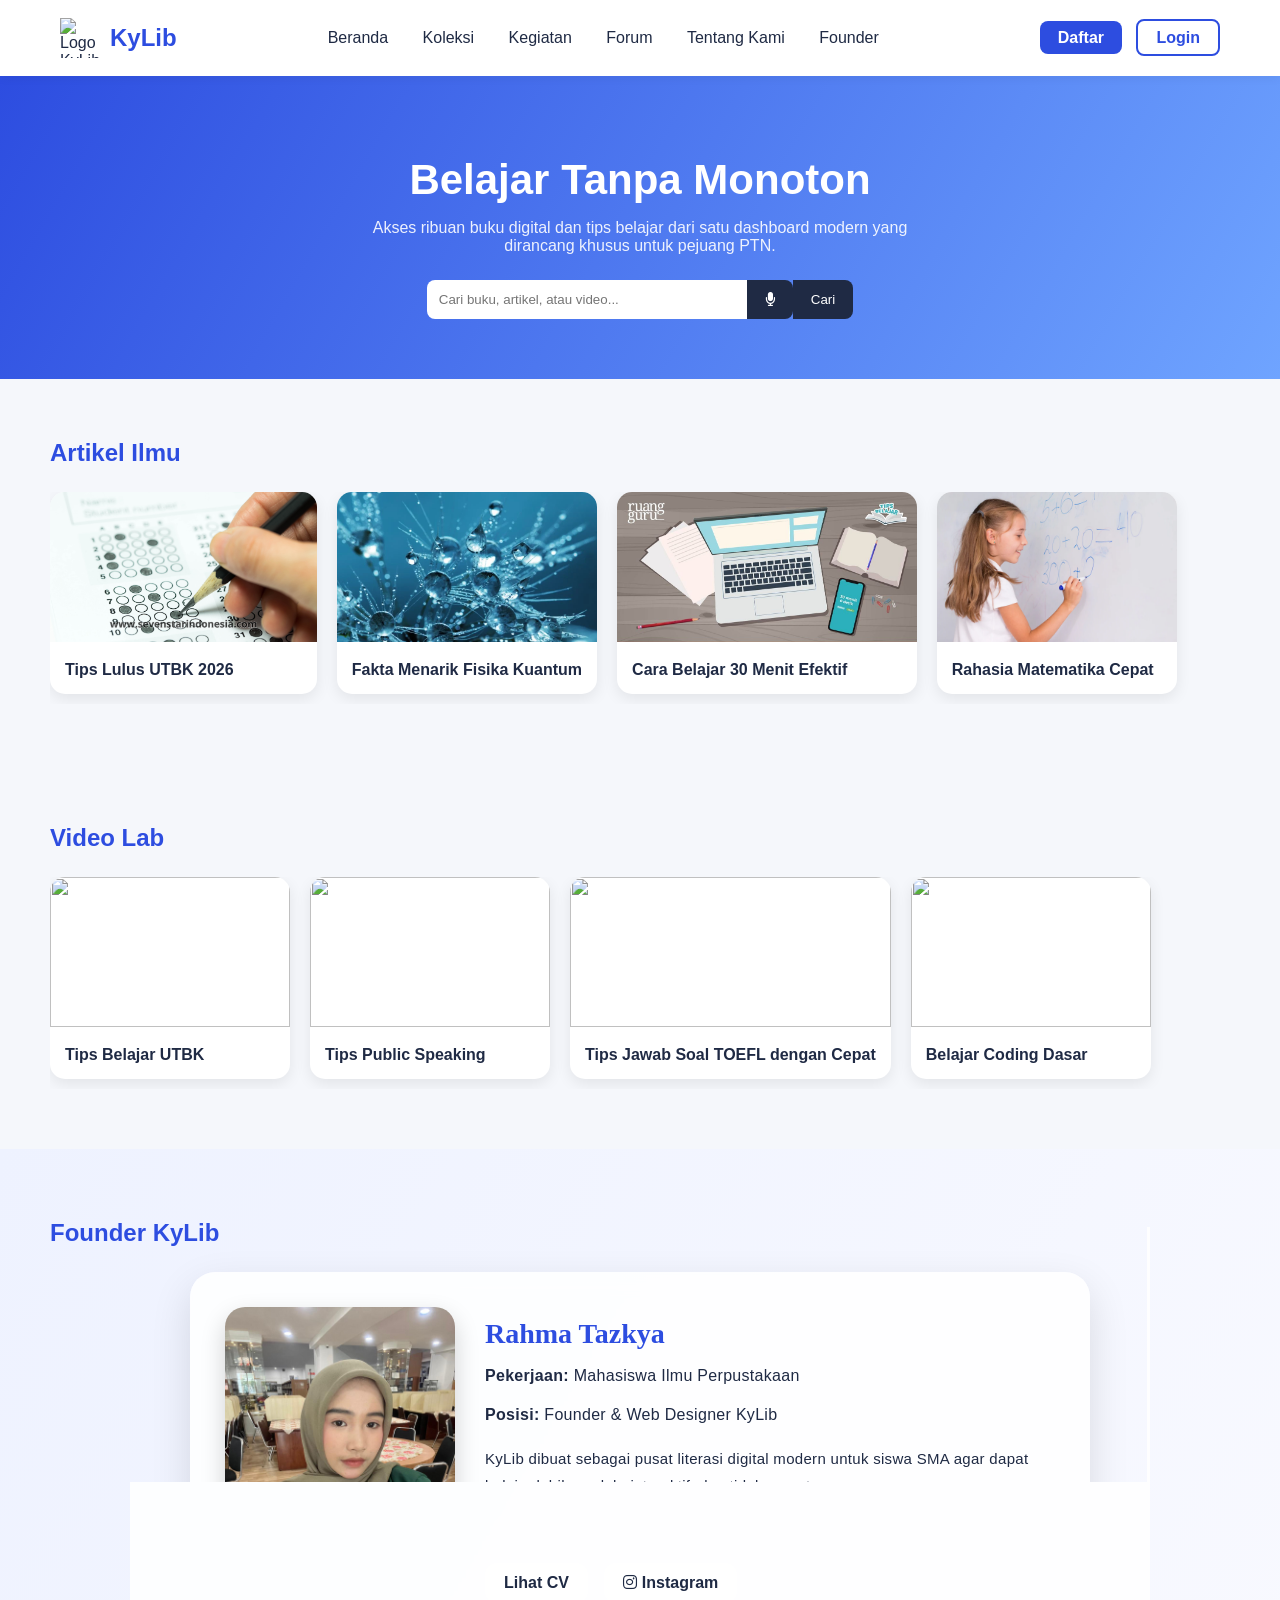
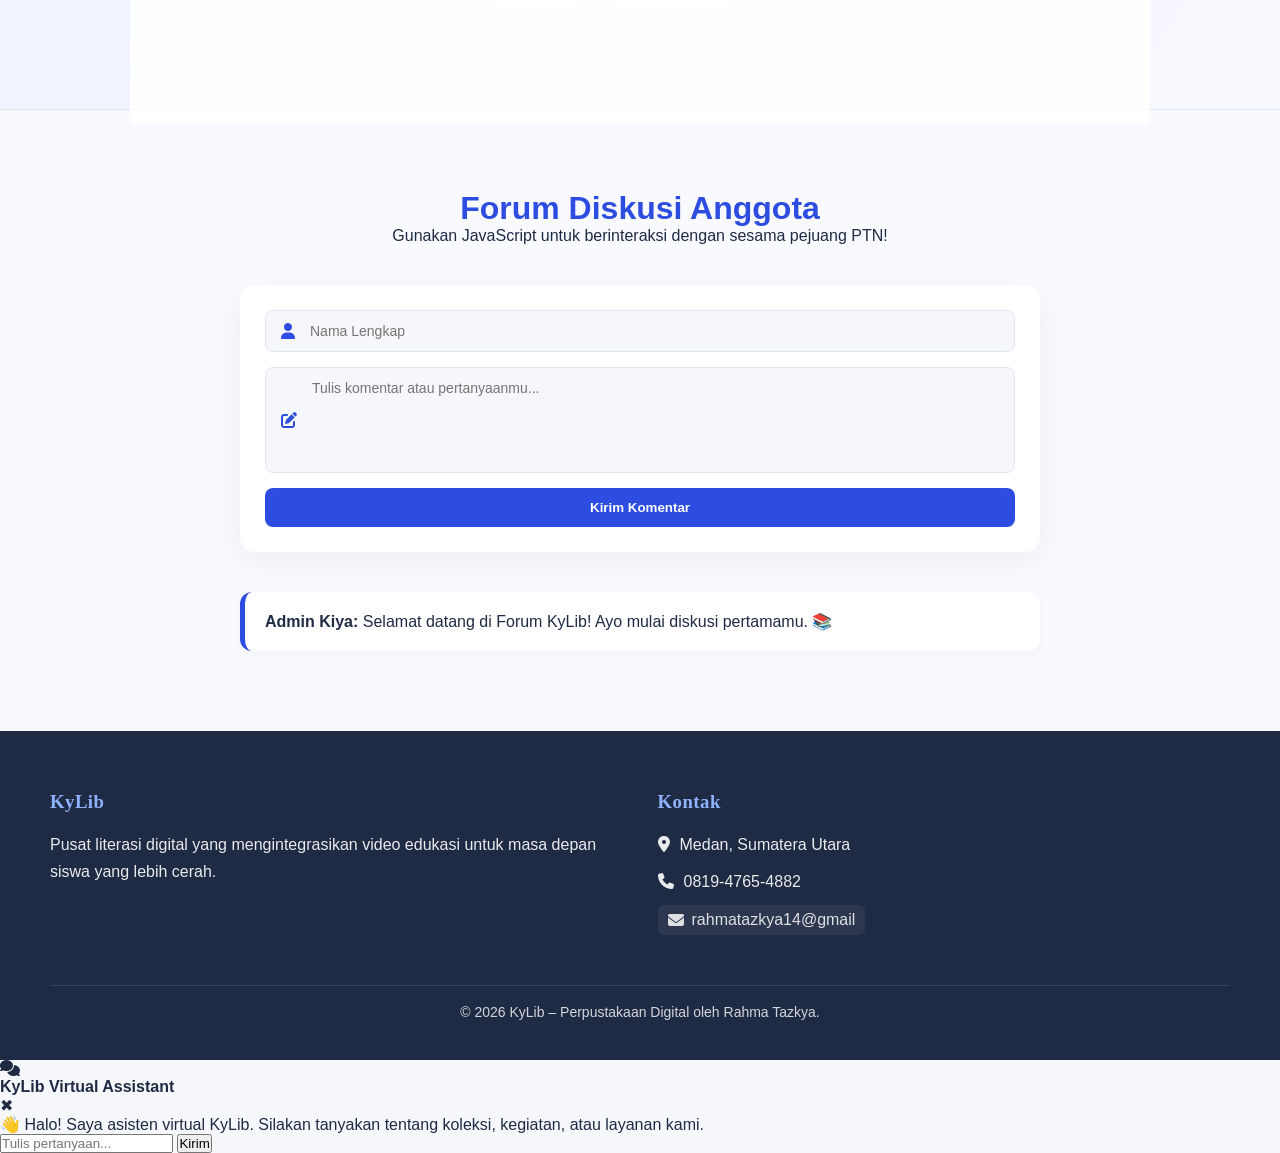
==== commit 1b60b1e2: "Update index.html" ====
--- a/index.html
+++ b/index.html
@@ -6,31 +6,90 @@
 
     <title>KyLib | Digital Learning Library</title>
 
-    <!-- FAVICON -->
     <link rel="icon" type="image/png" href="img/favicon.png">
 
     <link rel="stylesheet" href="style.css">
     <link href="https://cdnjs.cloudflare.com/ajax/libs/font-awesome/6.5.0/css/all.min.css" rel="stylesheet">
+
+    <style>
+        /* CSS TAMBAHAN UNTUK FORUM AGAR TIDAK MENYATU DENGAN FOUNDER */
+        .forum-section {
+            background: #f8faff;
+            border-top: 1px solid #e0e6ed;
+            padding: 80px 50px;
+        }
+        .forum-container {
+            max-width: 800px;
+            margin: 0 auto;
+        }
+        .forum-box-input {
+            background: white;
+            padding: 25px;
+            border-radius: 15px;
+            box-shadow: 0 10px 30px rgba(0,0,0,0.05);
+            margin-bottom: 40px;
+        }
+        .input-group {
+            display: flex;
+            align-items: center;
+            background: #f5f7fb;
+            padding: 12px 15px;
+            border-radius: 8px;
+            margin-bottom: 15px;
+            border: 1px solid #e0e6ed;
+        }
+        .input-group i { color: #2d4de0; margin-right: 15px; }
+        .input-group input, .input-group textarea {
+            width: 100%; border: none; background: transparent; outline: none; font-size: 14px;
+        }
+        .input-group textarea { height: 80px; resize: none; }
+        
+        .btn-kirim {
+            width: 100%;
+            background: #2d4de0;
+            color: white;
+            padding: 12px;
+            border: none;
+            border-radius: 8px;
+            font-weight: 600;
+            cursor: pointer;
+            transition: 0.3s;
+        }
+        .btn-kirim:hover { background: #1f2a44; }
+
+        .comment-display-area {
+            display: flex;
+            flex-direction: column;
+            gap: 15px;
+        }
+        .comment-item {
+            background: white;
+            padding: 20px;
+            border-radius: 12px;
+            box-shadow: 0 4px 12px rgba(0,0,0,0.03);
+            border-left: 5px solid #2d4de0;
+            animation: fadeIn 0.5s ease;
+        }
+        @keyframes fadeIn {
+            from { opacity: 0; transform: translateY(10px); }
+            to { opacity: 1; transform: translateY(0); }
+        }
+    </style>
 </head>
 
 <body>
 
-<!-- ================= HEADER ================= -->
 <header>
-
     <div class="logo">
-        <img src="img/kylib-logo	.png" alt="Logo KyLib">
+        <img src="img/kylib-logo.png" alt="Logo KyLib">
         <h2>KyLib</h2>
     </div>
 
     <nav class="nav-center">
         <a href="#">Beranda</a>
-
-        <!-- NAV KOLEKSI TAB BARU -->
         <a href="koleksi.html" target="_blank">Koleksi</a>
-
-        <a href="#artikel">Artikel Ilmu</a>
-        <a href="#video">Video Lab</a>
+        <a href="kegiatan.html">Kegiatan</a>
+        <a href="#forum">Forum</a>
         <a href="tentang-kami.html">Tentang Kami</a>
         <a href="#founder">Founder</a>
     </nav>
@@ -39,11 +98,9 @@
         <a href="daftar.html" class="btn-daftar">Daftar</a>
         <a href="login.html" class="btn-login">Login</a>
     </div>
-
 </header>
 
 
-<!-- ================= HERO ================= -->
 <section class="hero">
     <h1>Belajar Tanpa Monoton</h1>
     <p>
@@ -52,144 +109,262 @@
     </p>
 
     <div class="search-box">
-        <input type="text" placeholder="Cari buku, artikel, atau video...">
-        <button>Cari</button>
-    </div>
-</section>
-
-
-<!-- ================= ARTIKEL ILMU ================= -->
+    <input type="text" id="searchInput" placeholder="Cari buku, artikel, atau video...">
+    
+    <button onclick="startVoiceSearch()" class="voice-btn">
+        <i class="fa-solid fa-microphone"></i>
+    </button>
+
+    <button class="search-btn">Cari</button>
+</div>
+</section>
+
+
 <section id="artikel" class="section">
     <h2>Artikel Ilmu</h2>
-
     <div class="horizontal-scroll">
         <div class="card">
-			<a href="https://r.search.yahoo.com/_ylt=Awr1SkRiZqBpVgIAIKTLQwx.;_ylu=Y29sbwNzZzMEcG9zAzEEdnRpZAMEc2VjA3Ny/RV=2/RE=1773329250/RO=10/RU=https%3a%2f%2fwww.sevenstarindonesia.com%2f2025%2f11%2ftips-lolos-utbk-snbt-2026.html/RK=2/RS=EJqakEjIrpIobpkw4SHzs2FjqK0-" target="_blank">
-				<img src="img/utbk.jpg">
-				<h3>Tips Lulus UTBK 2026</h3>
-			</a>
-		</div>
+            <a href="https://www.sevenstarindonesia.com/2025/11/tips-lolos-utbk-snbt-2026.html" target="_blank">
+                <img src="img/utbk.jpg">
+                <h3>Tips Lulus UTBK 2026</h3>
+            </a>
+        </div>
         <div class="card">
-			<a href="https://www.gramedia.com/literasi/fisika-kuantum/" target="_blank">
-				<img src="img/fistum.jpg">
-				<h3>Fakta Menarik Fisika Kuantum</h3>
-			</a>
-		</div>
+            <a href="https://www.gramedia.com/literasi/fisika-kuantum/" target="_blank">
+                <img src="img/fistum.jpg">
+                <h3>Fakta Menarik Fisika Kuantum</h3>
+            </a>
+        </div>
         <div class="card">
-			<a href="https://www.ruangguru.com/blog/tips-belajar-30menitbisa" target="_blank">
-				<img src="img/belajar.jpg">
-				<h3>Cara Belajar 30 Menit Efektif</h3>
-			</a>
-		</div>
+            <a href="https://www.ruangguru.com/blog/tips-belajar-30menitbisa" target="_blank">
+                <img src="img/belajar.jpg">
+                <h3>Cara Belajar 30 Menit Efektif</h3>
+            </a>
+        </div>
         <div class="card">
-			<a href="https://mathhacks5.com/7-trik-matematika-cepat-yang-jarang-diajarkan-di-sekolah/" target="_blank">
-				<img src="img/mtk.jpg">
-				<h3>Rahasia Matematika Cepat</h3>
-			</a>
-		</div>
-    </div>
-</section>
-
-
-<!-- ================= VIDEO LAB ================= -->
+            <a href="https://mathhacks5.com/7-trik-matematika-cepat-yang-jarang-diajarkan-di-sekolah/" target="_blank">
+                <img src="img/mtk.jpg">
+                <h3>Rahasia Matematika Cepat</h3>
+            </a>
+        </div>
+    </div>
+</section>
+
+
 <section id="video" class="section">
     <h2>Video Lab</h2>
-
     <div class="horizontal-scroll">
         <a href="https://youtu.be/CKqMEGY5ykQ?si=0V2zpRjuyaw_pfGI" target="_blank" class="card video-card">
-			<img src="img/video1.jpg">
-			<h3>Tips Belajar UTBK</h3>
-		</a>
+            <img src="img/video1.jpg">
+            <h3>Tips Belajar UTBK</h3>
+        </a>
         <a href="https://youtu.be/rKOp0DpfbGY?si=s102A5JKgiwCUNZi" target="_blank" class="card video-card">
-			<img src="img/video2.jpg">
-			<h3>Tips Public Speaking</h3>
-		</a>
+            <img src="img/video2.jpg">
+            <h3>Tips Public Speaking</h3>
+        </a>
         <a href="https://youtu.be/SlasLV9G6QM?si=IMwhFDGAIRkTopYQ" target="_blank" class="card video-card">
-			<img src="img/video3.jpg">
-			<h3>Tips Jawab Soal TOEFL dengan Cepat</h3>
-		</a>
+            <img src="img/video3.jpg">
+            <h3>Tips Jawab Soal TOEFL dengan Cepat</h3>
+        </a>
         <a href="https://youtu.be/QFLAuddS6qM?si=pkvcBv4RR-nI7L30" target="_blank" class="card video-card">
-			<img src="img/video4.jpg">
-			<h3>Belajar Coding Dasar</h3>
-		</a>
+            <img src="img/video4.jpg">
+            <h3>Belajar Coding Dasar</h3>
+        </a>
     </div>
 </section>
 
 
 <section id="founder" class="section founder-section">
-
-<h2>Founder KyLib</h2>
-
-<div class="founder-card">
-
-    <img src="img/kiya.jpeg" class="founder-photo">
-
-    <div class="founder-info">
-        <h3>Rahma Tazkya</h3>
-        <p><b>Pekerjaan:</b> Mahasiswa Ilmu Perpustakaan</p>
-        <p><b>Posisi:</b> Founder & Web Designer KyLib</p>
-
-        <p class="founder-desc">
-            KyLib dibuat sebagai pusat literasi digital modern untuk siswa SMA agar
-            dapat belajar lebih mudah, interaktif, dan tidak monoton.
-            Website ini menjadi langkah kecil menuju perpustakaan masa depan
-            yang mengintegrasikan buku, artikel ilmu, dan video edukasi.
-        </p>
-
-        <p class="founder-motto">
-            ✨ "Belajar cerdas hari ini, membangun masa depan esok."
-        </p>
-
-        <div class="founder-cta">
-            <a href="cv-founder.html">Lihat CV</a>
-            <a href="#"><i class="fa-brands fa-instagram"></i> Instagram</a>
-        </div>
-    </div>
-
-</div>
-</section>
-
-
-<!-- ================= FOOTER ================= -->
+    <h2>Founder KyLib</h2>
+    <div class="founder-card">
+        <img src="img/kiya.jpeg" class="founder-photo">
+        <div class="founder-info">
+            <h3>Rahma Tazkya</h3>
+            <p><b>Pekerjaan:</b> Mahasiswa Ilmu Perpustakaan</p>
+            <p><b>Posisi:</b> Founder & Web Designer KyLib</p>
+            <p class="founder-desc">
+                KyLib dibuat sebagai pusat literasi digital modern untuk siswa SMA agar
+                dapat belajar lebih mudah, interaktif, dan tidak monoton.
+            </p>
+            <p class="founder-motto">✨ "Belajar cerdas hari ini, membangun masa depan esok."</p>
+            <div class="founder-cta">
+                <a href="cv-founder.html">Lihat CV</a>
+                <a href="#"><i class="fa-brands fa-instagram"></i> Instagram</a>
+            </div>
+        </div>
+    </div>
+</section>
+
+
+<section id="forum" class="forum-section">
+    <div style="text-align: center; margin-bottom: 40px;">
+        <h2 style="color: #2d4de0; font-size: 32px;">Forum Diskusi Anggota</h2>
+        <p>Gunakan JavaScript untuk berinteraksi dengan sesama pejuang PTN!</p>
+    </div>
+
+    <div class="forum-container">
+        <div class="forum-box-input">
+            <div class="input-group">
+                <i class="fa-solid fa-user"></i>
+                <input type="text" id="userName" placeholder="Nama Lengkap">
+            </div>
+            <div class="input-group">
+                <i class="fa-solid fa-pen-to-square"></i>
+                <textarea id="userComment" placeholder="Tulis komentar atau pertanyaanmu..."></textarea>
+            </div>
+            <button class="btn-kirim" onclick="tambahKomentar()">Kirim Komentar</button>
+        </div>
+
+        <div id="commentList" class="comment-display-area">
+            <div class="comment-item">
+                <p><strong>Admin Kiya:</strong> Selamat datang di Forum KyLib! Ayo mulai diskusi pertamamu. 📚</p>
+            </div>
+        </div>
+    </div>
+</section>
+
+
 <footer id="tentang">
-
     <div class="footer-container">
-
         <div class="footer-box">
             <h3>KyLib</h3>
-            <p>
-                Pusat literasi digital yang mengintegrasikan video edukasi dan
-                koleksi buku untuk masa depan siswa SMA yang lebih cerah.
-            </p>
-        </div>
-
+            <p>Pusat literasi digital yang mengintegrasikan video edukasi untuk masa depan siswa yang lebih cerah.</p>
+        </div>
         <div class="footer-box">
             <h3>Kontak</h3>
             <p><i class="fa-solid fa-location-dot"></i> Medan, Sumatera Utara</p>
             <p><i class="fa-solid fa-phone"></i> 0819-4765-4882</p>
-            <p><i class="fa-brands fa-whatsapp"></i> 0838-5686-3784</p>
-
             <a href="mailto:rahmatazkya14@gmail.com" class="email-link">
                 <i class="fa-solid fa-envelope"></i> rahmatazkya14@gmail
             </a>
         </div>
-
-    </div>
-	<div class="footer-copyright">
-		© <span id="year"></span> KyLib – Perpustakaan Digital oleh Rahma Tazkya.
-	</div>
-
-	<script>
-	document.getElementById("year").textContent = new Date().getFullYear();
-	</script>
-
+    </div>
+    <div class="footer-copyright">
+        © <span id="year"></span> KyLib – Perpustakaan Digital oleh Rahma Tazkya.
+    </div>
 </footer>
-
-
-<!-- ================= FEEDBACK ================= -->
-<a href="feedback.html" class="feedback-btn">
-    <i class="fa-solid fa-comment"></i> Feedback
-</a>
-
+<!-- CHATBOT KYLIB -->
+<div class="chatbot-container">
+    <div class="chatbot-toggle" onclick="toggleChat()">
+        <i class="fa-solid fa-comments"></i>
+    </div>
+
+    <div class="chatbot-box" id="chatbotBox">
+        <div class="chatbot-header">
+            <h4>KyLib Virtual Assistant</h4>
+            <span onclick="toggleChat()">✖</span>
+        </div>
+
+        <div class="chatbot-body" id="chatbotBody">
+            <div class="bot-message">
+                👋 Halo! Saya asisten virtual KyLib.  
+                Silakan tanyakan tentang koleksi, kegiatan, atau layanan kami.
+            </div>
+        </div>
+
+        <div class="chatbot-input">
+            <input type="text" id="userInput" placeholder="Tulis pertanyaan...">
+            <button onclick="sendMessage()">Kirim</button>
+        </div>
+    </div>
+</div>
+<script>
+    // Tahun Otomatis
+    document.getElementById("year").textContent = new Date().getFullYear();
+
+    // ACTION: Menambah Komentar Forum
+    function tambahKomentar() {
+        const name = document.getElementById("userName").value;
+        const comment = document.getElementById("userComment").value;
+        const commentList = document.getElementById("commentList");
+
+        if (name === "" || comment === "") {
+            alert("Harap lengkapi nama dan komentar!");
+            return;
+        }
+
+        const newComment = document.createElement("div");
+        newComment.classList.add("comment-item");
+
+        const time = new Date().toLocaleTimeString([], { hour: '2-digit', minute: '2-digit' });
+
+        newComment.innerHTML = `
+            <p><strong>${name}</strong> <small style="color:#999; margin-left:10px;">${time}</small></p>
+            <p style="margin-top:5px; color:#444;">${comment}</p>
+        `;
+
+        commentList.prepend(newComment);
+
+        // Reset Input
+        document.getElementById("userName").value = "";
+        document.getElementById("userComment").value = "";
+    }
+</script>
+<script>
+function startVoiceSearch() {
+
+    if (!('webkitSpeechRecognition' in window)) {
+        alert("Browser tidak mendukung fitur voice search.");
+        return;
+    }
+
+    const recognition = new webkitSpeechRecognition();
+    recognition.lang = "id-ID";
+    recognition.start();
+
+    const micButton = document.querySelector(".voice-btn");
+    micButton.classList.add("listening");
+
+    recognition.onresult = function(event) {
+        const transcript = event.results[0][0].transcript;
+        document.getElementById("searchInput").value = transcript;
+    };
+
+    recognition.onend = function() {
+        micButton.classList.remove("listening");
+    };
+}
+</script>
+<script>
+function toggleChat() {
+    const box = document.getElementById("chatbotBox");
+    box.style.display = box.style.display === "flex" ? "none" : "flex";
+}
+
+function sendMessage() {
+    const input = document.getElementById("userInput");
+    const message = input.value.toLowerCase();
+    const body = document.getElementById("chatbotBody");
+
+    if (message === "") return;
+
+    body.innerHTML += `<div class="user-message">${message}</div>`;
+
+    let response = "Maaf, saya belum memahami pertanyaan Anda.";
+
+    if (message.includes("jam")) {
+        response = "Jam layanan KyLib adalah pukul 08.00 - 16.00 WIB.";
+    }
+    else if (message.includes("lokasi")) {
+        response = "KyLib berlokasi di Medan, Sumatera Utara.";
+    }
+    else if (message.includes("kegiatan")) {
+        response = "Silakan kunjungi halaman Kegiatan untuk melihat acara terbaru.";
+    }
+    else if (message.includes("koleksi")) {
+        response = "Anda dapat mencari koleksi melalui kolom pencarian di halaman utama.";
+    }
+    else if (message.includes("daftar")) {
+        response = "Klik tombol Daftar di kanan atas untuk membuat akun.";
+    }
+
+    setTimeout(() => {
+        body.innerHTML += `<div class="bot-message">${response}</div>`;
+        body.scrollTop = body.scrollHeight;
+    }, 500);
+
+    input.value = "";
+}
+</script>
 </body>
-</html>+</html>
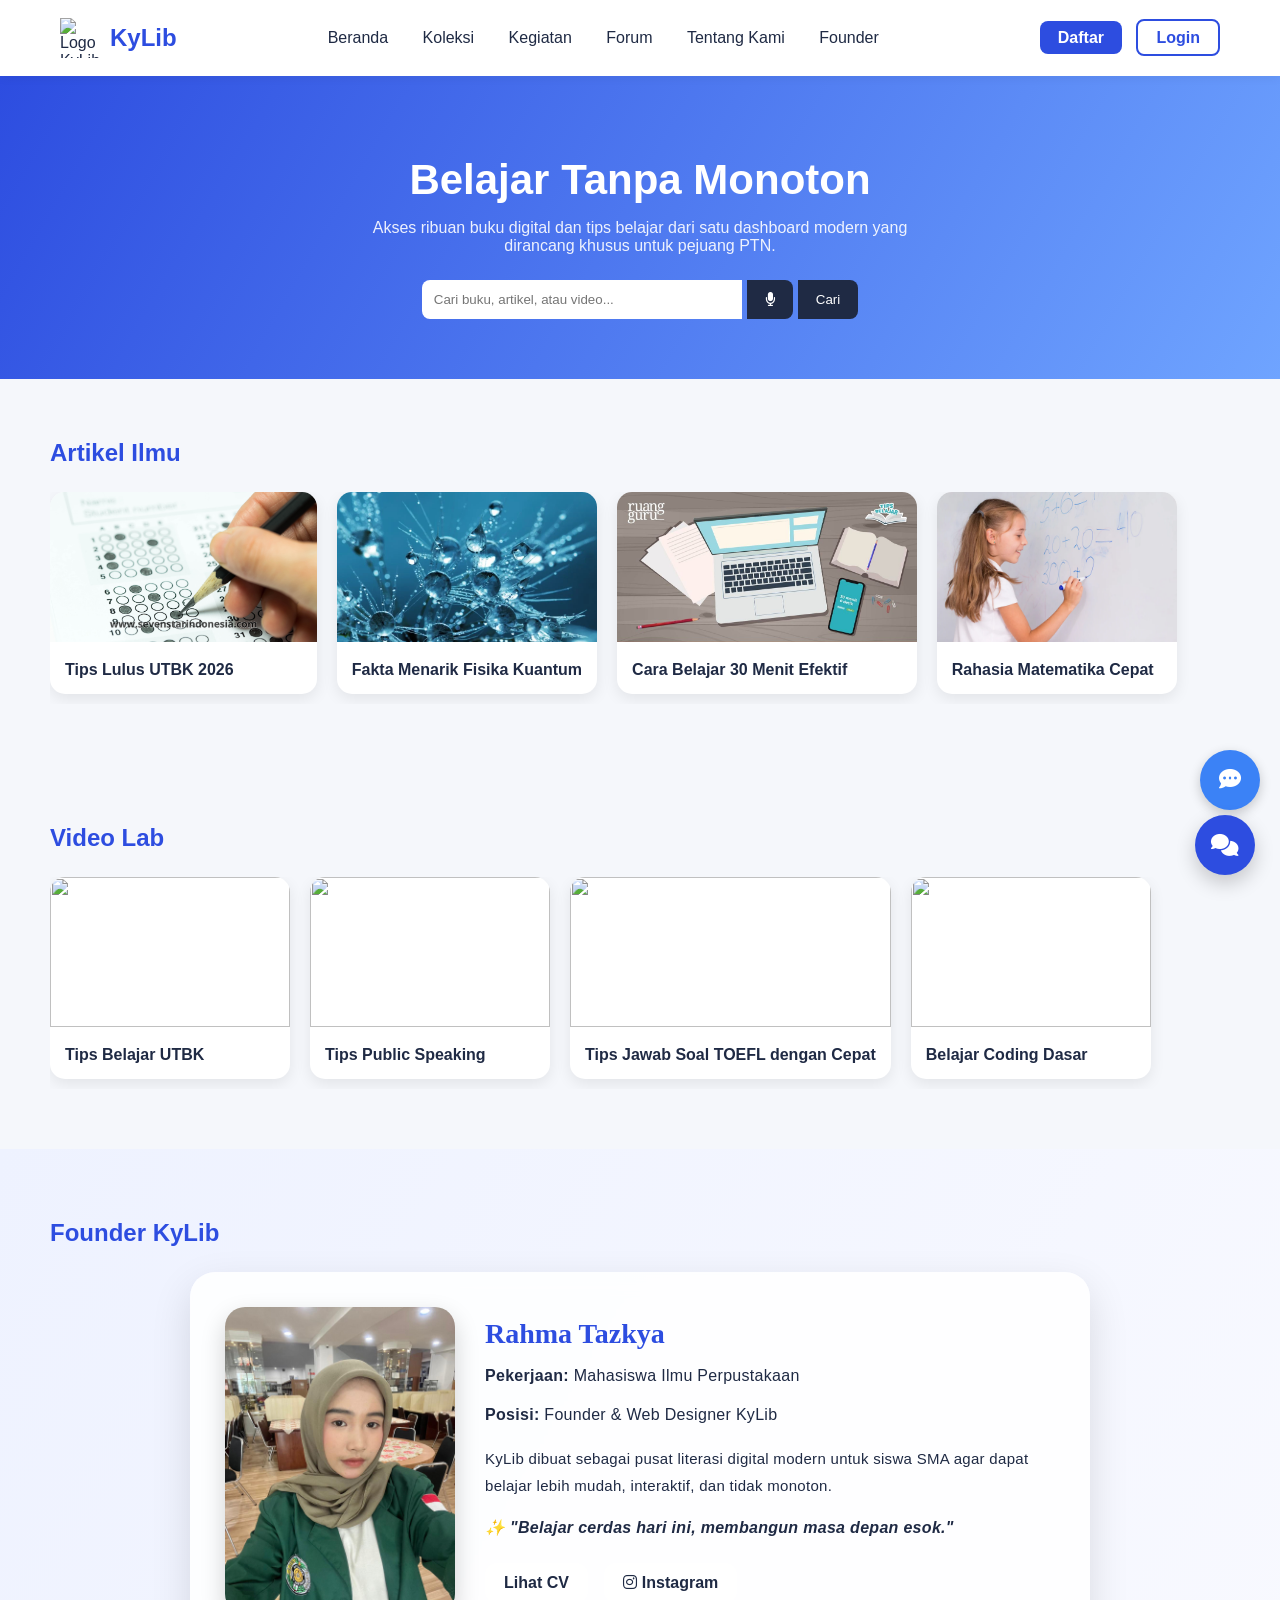
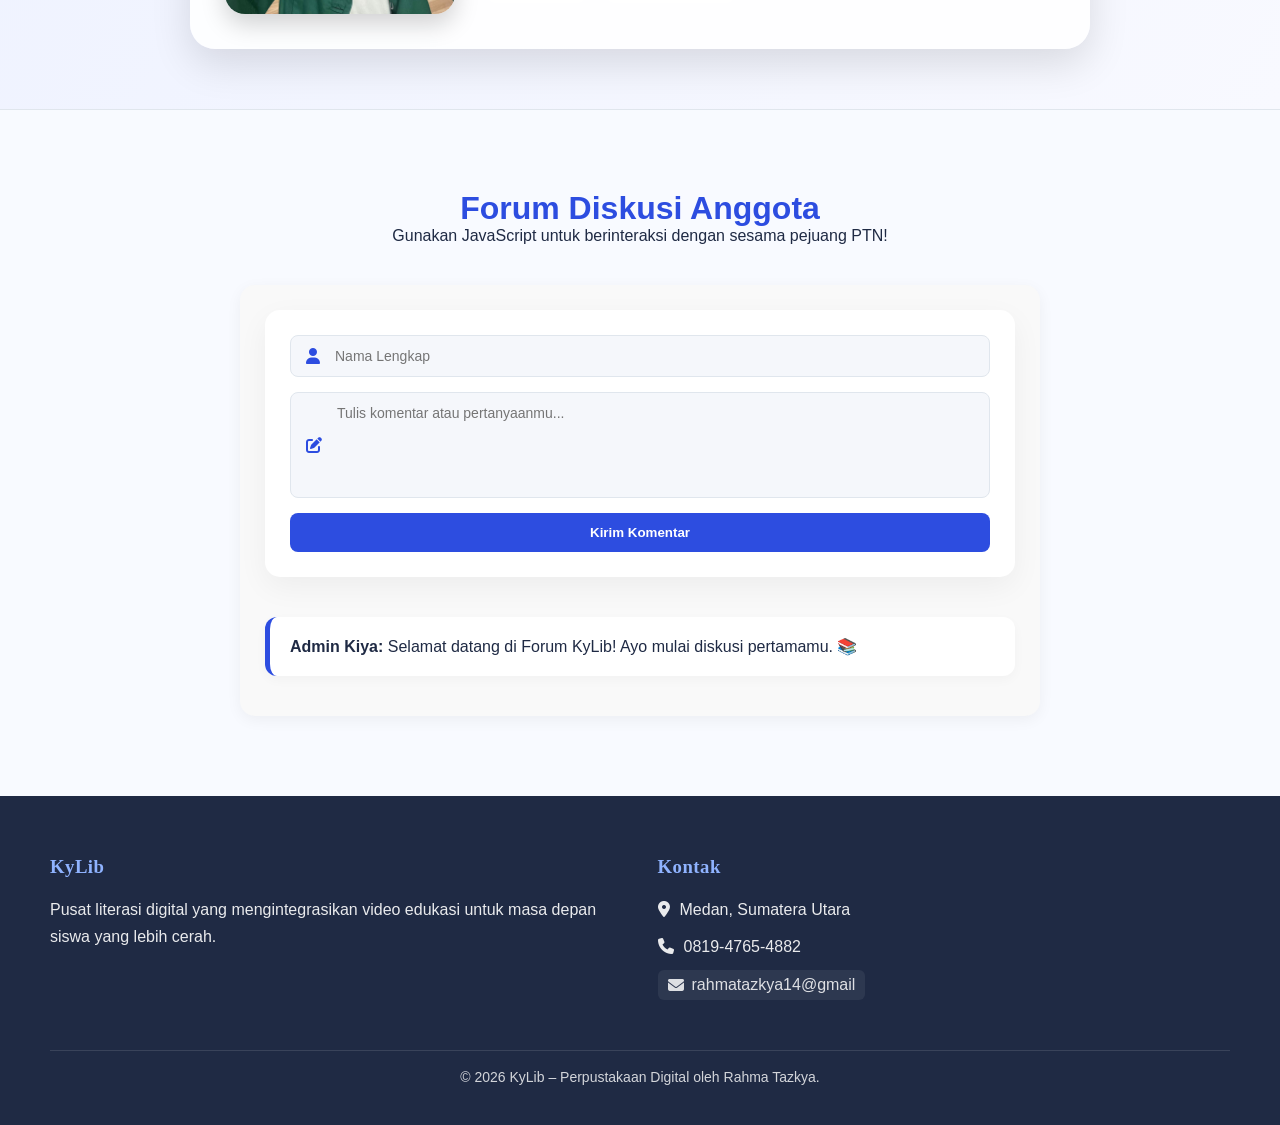
==== commit 2b1b6bb8: "Update index.html" ====
--- a/index.html
+++ b/index.html
@@ -79,195 +79,198 @@
 
 <body>
 
-<header>
-    <div class="logo">
-        <img src="img/kylib-logo.png" alt="Logo KyLib">
-        <h2>KyLib</h2>
-    </div>
-
-    <nav class="nav-center">
-        <a href="#">Beranda</a>
-        <a href="koleksi.html" target="_blank">Koleksi</a>
-        <a href="kegiatan.html">Kegiatan</a>
-        <a href="#forum">Forum</a>
-        <a href="tentang-kami.html">Tentang Kami</a>
-        <a href="#founder">Founder</a>
-    </nav>
-
-    <div class="auth">
-        <a href="daftar.html" class="btn-daftar">Daftar</a>
-        <a href="login.html" class="btn-login">Login</a>
-    </div>
-</header>
-
-
-<section class="hero">
-    <h1>Belajar Tanpa Monoton</h1>
-    <p>
-        Akses ribuan buku digital dan tips belajar dari satu dashboard modern
-        yang dirancang khusus untuk pejuang PTN.
-    </p>
-
-    <div class="search-box">
-    <input type="text" id="searchInput" placeholder="Cari buku, artikel, atau video...">
-    
-    <button onclick="startVoiceSearch()" class="voice-btn">
-        <i class="fa-solid fa-microphone"></i>
-    </button>
-
-    <button class="search-btn">Cari</button>
-</div>
-</section>
-
-
-<section id="artikel" class="section">
-    <h2>Artikel Ilmu</h2>
-    <div class="horizontal-scroll">
-        <div class="card">
-            <a href="https://www.sevenstarindonesia.com/2025/11/tips-lolos-utbk-snbt-2026.html" target="_blank">
-                <img src="img/utbk.jpg">
-                <h3>Tips Lulus UTBK 2026</h3>
-            </a>
-        </div>
-        <div class="card">
-            <a href="https://www.gramedia.com/literasi/fisika-kuantum/" target="_blank">
-                <img src="img/fistum.jpg">
-                <h3>Fakta Menarik Fisika Kuantum</h3>
-            </a>
-        </div>
-        <div class="card">
-            <a href="https://www.ruangguru.com/blog/tips-belajar-30menitbisa" target="_blank">
-                <img src="img/belajar.jpg">
-                <h3>Cara Belajar 30 Menit Efektif</h3>
-            </a>
-        </div>
-        <div class="card">
-            <a href="https://mathhacks5.com/7-trik-matematika-cepat-yang-jarang-diajarkan-di-sekolah/" target="_blank">
-                <img src="img/mtk.jpg">
-                <h3>Rahasia Matematika Cepat</h3>
-            </a>
-        </div>
-    </div>
-</section>
-
-
-<section id="video" class="section">
-    <h2>Video Lab</h2>
-    <div class="horizontal-scroll">
-        <a href="https://youtu.be/CKqMEGY5ykQ?si=0V2zpRjuyaw_pfGI" target="_blank" class="card video-card">
-            <img src="img/video1.jpg">
-            <h3>Tips Belajar UTBK</h3>
-        </a>
-        <a href="https://youtu.be/rKOp0DpfbGY?si=s102A5JKgiwCUNZi" target="_blank" class="card video-card">
-            <img src="img/video2.jpg">
-            <h3>Tips Public Speaking</h3>
-        </a>
-        <a href="https://youtu.be/SlasLV9G6QM?si=IMwhFDGAIRkTopYQ" target="_blank" class="card video-card">
-            <img src="img/video3.jpg">
-            <h3>Tips Jawab Soal TOEFL dengan Cepat</h3>
-        </a>
-        <a href="https://youtu.be/QFLAuddS6qM?si=pkvcBv4RR-nI7L30" target="_blank" class="card video-card">
-            <img src="img/video4.jpg">
-            <h3>Belajar Coding Dasar</h3>
-        </a>
-    </div>
-</section>
-
-
-<section id="founder" class="section founder-section">
-    <h2>Founder KyLib</h2>
-    <div class="founder-card">
-        <img src="img/kiya.jpeg" class="founder-photo">
-        <div class="founder-info">
-            <h3>Rahma Tazkya</h3>
-            <p><b>Pekerjaan:</b> Mahasiswa Ilmu Perpustakaan</p>
-            <p><b>Posisi:</b> Founder & Web Designer KyLib</p>
-            <p class="founder-desc">
-                KyLib dibuat sebagai pusat literasi digital modern untuk siswa SMA agar
-                dapat belajar lebih mudah, interaktif, dan tidak monoton.
-            </p>
-            <p class="founder-motto">✨ "Belajar cerdas hari ini, membangun masa depan esok."</p>
-            <div class="founder-cta">
-                <a href="cv-founder.html">Lihat CV</a>
-                <a href="#"><i class="fa-brands fa-instagram"></i> Instagram</a>
-            </div>
-        </div>
-    </div>
-</section>
-
-
-<section id="forum" class="forum-section">
-    <div style="text-align: center; margin-bottom: 40px;">
-        <h2 style="color: #2d4de0; font-size: 32px;">Forum Diskusi Anggota</h2>
-        <p>Gunakan JavaScript untuk berinteraksi dengan sesama pejuang PTN!</p>
-    </div>
-
-    <div class="forum-container">
-        <div class="forum-box-input">
-            <div class="input-group">
-                <i class="fa-solid fa-user"></i>
-                <input type="text" id="userName" placeholder="Nama Lengkap">
-            </div>
-            <div class="input-group">
-                <i class="fa-solid fa-pen-to-square"></i>
-                <textarea id="userComment" placeholder="Tulis komentar atau pertanyaanmu..."></textarea>
-            </div>
-            <button class="btn-kirim" onclick="tambahKomentar()">Kirim Komentar</button>
-        </div>
-
-        <div id="commentList" class="comment-display-area">
-            <div class="comment-item">
-                <p><strong>Admin Kiya:</strong> Selamat datang di Forum KyLib! Ayo mulai diskusi pertamamu. 📚</p>
-            </div>
-        </div>
-    </div>
-</section>
-
-
-<footer id="tentang">
-    <div class="footer-container">
-        <div class="footer-box">
-            <h3>KyLib</h3>
-            <p>Pusat literasi digital yang mengintegrasikan video edukasi untuk masa depan siswa yang lebih cerah.</p>
-        </div>
-        <div class="footer-box">
-            <h3>Kontak</h3>
-            <p><i class="fa-solid fa-location-dot"></i> Medan, Sumatera Utara</p>
-            <p><i class="fa-solid fa-phone"></i> 0819-4765-4882</p>
-            <a href="mailto:rahmatazkya14@gmail.com" class="email-link">
-                <i class="fa-solid fa-envelope"></i> rahmatazkya14@gmail
-            </a>
-        </div>
-    </div>
-    <div class="footer-copyright">
-        © <span id="year"></span> KyLib – Perpustakaan Digital oleh Rahma Tazkya.
-    </div>
-</footer>
-<!-- CHATBOT KYLIB -->
-<div class="chatbot-container">
-    <div class="chatbot-toggle" onclick="toggleChat()">
-        <i class="fa-solid fa-comments"></i>
-    </div>
-
-    <div class="chatbot-box" id="chatbotBox">
-        <div class="chatbot-header">
-            <h4>KyLib Virtual Assistant</h4>
-            <span onclick="toggleChat()">✖</span>
-        </div>
-
-        <div class="chatbot-body" id="chatbotBody">
-            <div class="bot-message">
-                👋 Halo! Saya asisten virtual KyLib.  
-                Silakan tanyakan tentang koleksi, kegiatan, atau layanan kami.
-            </div>
-        </div>
-
-        <div class="chatbot-input">
-            <input type="text" id="userInput" placeholder="Tulis pertanyaan...">
-            <button onclick="sendMessage()">Kirim</button>
-        </div>
-    </div>
-</div>
+	<header>
+		<div class="logo">
+			<img src="img/kylib-logo.png" alt="Logo KyLib">
+			<h2>KyLib</h2>
+		</div>
+
+		<nav class="nav-center">
+			<a href="#">Beranda</a>
+			<a href="koleksi.html" target="_blank">Koleksi</a>
+			<a href="kegiatan.html">Kegiatan</a>
+			<a href="#forum">Forum</a>
+			<a href="tentang-kami.html">Tentang Kami</a>
+			<a href="#founder">Founder</a>
+		</nav>
+
+		<div class="auth">
+			<a href="daftar.html" class="btn-daftar">Daftar</a>
+			<a href="login.html" class="btn-login">Login</a>
+		</div>
+	</header>
+
+
+	<section class="hero">
+		<h1>Belajar Tanpa Monoton</h1>
+		<p>
+			Akses ribuan buku digital dan tips belajar dari satu dashboard modern
+			yang dirancang khusus untuk pejuang PTN.
+		</p>
+
+		<div class="search-box">
+		<input type="text" id="searchInput" placeholder="Cari buku, artikel, atau video...">
+		
+		<button onclick="startVoiceSearch()" class="voice-btn">
+			<i class="fa-solid fa-microphone"></i>
+		</button>
+
+		<button class="search-btn">Cari</button>
+	</div>
+	</section>
+
+
+	<section id="artikel" class="section">
+		<h2>Artikel Ilmu</h2>
+		<div class="horizontal-scroll">
+			<div class="card">
+				<a href="https://www.sevenstarindonesia.com/2025/11/tips-lolos-utbk-snbt-2026.html" target="_blank">
+					<img src="img/utbk.jpg">
+					<h3>Tips Lulus UTBK 2026</h3>
+				</a>
+			</div>
+			<div class="card">
+				<a href="https://www.gramedia.com/literasi/fisika-kuantum/" target="_blank">
+					<img src="img/fistum.jpg">
+					<h3>Fakta Menarik Fisika Kuantum</h3>
+				</a>
+			</div>
+			<div class="card">
+				<a href="https://www.ruangguru.com/blog/tips-belajar-30menitbisa" target="_blank">
+					<img src="img/belajar.jpg">
+					<h3>Cara Belajar 30 Menit Efektif</h3>
+				</a>
+			</div>
+			<div class="card">
+				<a href="https://mathhacks5.com/7-trik-matematika-cepat-yang-jarang-diajarkan-di-sekolah/" target="_blank">
+					<img src="img/mtk.jpg">
+					<h3>Rahasia Matematika Cepat</h3>
+				</a>
+			</div>
+		</div>
+	</section>
+
+
+	<section id="video" class="section">
+		<h2>Video Lab</h2>
+		<div class="horizontal-scroll">
+			<a href="https://youtu.be/CKqMEGY5ykQ?si=0V2zpRjuyaw_pfGI" target="_blank" class="card video-card">
+				<img src="img/video1.jpg">
+				<h3>Tips Belajar UTBK</h3>
+			</a>
+			<a href="https://youtu.be/rKOp0DpfbGY?si=s102A5JKgiwCUNZi" target="_blank" class="card video-card">
+				<img src="img/video2.jpg">
+				<h3>Tips Public Speaking</h3>
+			</a>
+			<a href="https://youtu.be/SlasLV9G6QM?si=IMwhFDGAIRkTopYQ" target="_blank" class="card video-card">
+				<img src="img/video3.jpg">
+				<h3>Tips Jawab Soal TOEFL dengan Cepat</h3>
+			</a>
+			<a href="https://youtu.be/QFLAuddS6qM?si=pkvcBv4RR-nI7L30" target="_blank" class="card video-card">
+				<img src="img/video4.jpg">
+				<h3>Belajar Coding Dasar</h3>
+			</a>
+		</div>
+	</section>
+
+
+	<section id="founder" class="section founder-section">
+		<h2>Founder KyLib</h2>
+		<div class="founder-card">
+			<img src="img/kiya.jpeg" class="founder-photo">
+			<div class="founder-info">
+				<h3>Rahma Tazkya</h3>
+				<p><b>Pekerjaan:</b> Mahasiswa Ilmu Perpustakaan</p>
+				<p><b>Posisi:</b> Founder & Web Designer KyLib</p>
+				<p class="founder-desc">
+					KyLib dibuat sebagai pusat literasi digital modern untuk siswa SMA agar
+					dapat belajar lebih mudah, interaktif, dan tidak monoton.
+				</p>
+				<p class="founder-motto">✨ "Belajar cerdas hari ini, membangun masa depan esok."</p>
+				<div class="founder-cta">
+					<a href="cv-founder.html">Lihat CV</a>
+					<a href="#"><i class="fa-brands fa-instagram"></i> Instagram</a>
+				</div>
+			</div>
+		</div>
+	</section>
+
+
+	<section id="forum" class="forum-section">
+		<div style="text-align: center; margin-bottom: 40px;">
+			<h2 style="color: #2d4de0; font-size: 32px;">Forum Diskusi Anggota</h2>
+			<p>Gunakan JavaScript untuk berinteraksi dengan sesama pejuang PTN!</p>
+		</div>
+
+		<div class="forum-container">
+			<div class="forum-box-input">
+				<div class="input-group">
+					<i class="fa-solid fa-user"></i>
+					<input type="text" id="userName" placeholder="Nama Lengkap">
+				</div>
+				<div class="input-group">
+					<i class="fa-solid fa-pen-to-square"></i>
+					<textarea id="userComment" placeholder="Tulis komentar atau pertanyaanmu..."></textarea>
+				</div>
+				<button class="btn-kirim" onclick="tambahKomentar()">Kirim Komentar</button>
+			</div>
+
+			<div id="commentList" class="comment-display-area">
+				<div class="comment-item">
+					<p><strong>Admin Kiya:</strong> Selamat datang di Forum KyLib! Ayo mulai diskusi pertamamu. 📚</p>
+				</div>
+			</div>
+		</div>
+	</section>
+
+
+	<footer id="tentang">
+		<div class="footer-container">
+			<div class="footer-box">
+				<h3>KyLib</h3>
+				<p>Pusat literasi digital yang mengintegrasikan video edukasi untuk masa depan siswa yang lebih cerah.</p>
+			</div>
+			<div class="footer-box">
+				<h3>Kontak</h3>
+				<p><i class="fa-solid fa-location-dot"></i> Medan, Sumatera Utara</p>
+				<p><i class="fa-solid fa-phone"></i> 0819-4765-4882</p>
+				<a href="mailto:rahmatazkya14@gmail.com" class="email-link">
+					<i class="fa-solid fa-envelope"></i> rahmatazkya14@gmail
+				</a>
+			</div>
+		</div>
+		<div class="footer-copyright">
+			© <span id="year"></span> KyLib – Perpustakaan Digital oleh Rahma Tazkya.
+		</div>
+	</footer>
+		<button class="feedback-button" onclick="window.location.href='feedback.html'">
+			<i class="fas fa-comment-dots"></i>
+		</button>
+		<!-- CHATBOT KYLIB -->
+		<div class="chatbot-container">
+			<div class="chatbot-toggle" onclick="toggleChat()">
+				<i class="fa-solid fa-comments"></i>
+			</div>
+
+			<div class="chatbot-box" id="chatbotBox">
+				<div class="chatbot-header">
+					<h4>KyLib Virtual Assistant</h4>
+					<span onclick="toggleChat()">✖</span>
+				</div>
+
+				<div class="chatbot-body" id="chatbotBody">
+					<div class="bot-message">
+						👋 Halo! Saya asisten virtual KyLib.  
+						Silakan tanyakan tentang koleksi, kegiatan, atau layanan kami.
+					</div>
+				</div>
+
+				<div class="chatbot-input">
+					<input type="text" id="userInput" placeholder="Tulis pertanyaan...">
+					<button onclick="sendMessage()">Kirim</button>
+				</div>
+			</div>
+		</div>
 <script>
     // Tahun Otomatis
     document.getElementById("year").textContent = new Date().getFullYear();
--- a/style.css
+++ b/style.css
@@ -471,4 +471,321 @@
 
 .footer-copyright:hover{
     opacity:1;
-}+}
+/* FORUM SECTION */
+.forum-section {
+    background: #ffffff;
+}
+
+.forum-container {
+    max-width: 800px;
+    margin: 20px auto;
+    background: #f9f9f9;
+    padding: 25px;
+    border-radius: 15px;
+    box-shadow: 0 4px 15px rgba(0,0,0,0.05);
+}
+
+.forum-input {
+    display: flex;
+    flex-direction: column;
+    gap: 10px;
+    margin-bottom: 30px;
+}
+
+.forum-input input, .forum-input textarea {
+    padding: 12px;
+    border: 1px solid #ddd;
+    border-radius: 8px;
+    font-size: 14px;
+}
+
+.forum-input textarea {
+    height: 100px;
+    resize: vertical;
+}
+
+#btnKomentar {
+    background: #2d4de0;
+    color: white;
+    padding: 10px;
+    border: none;
+    border-radius: 8px;
+    cursor: pointer;
+    font-weight: 600;
+    transition: 0.3s;
+}
+
+#btnKomentar:hover {
+    background: #1f2a44;
+}
+
+.comment-list {
+    max-height: 400px;
+    overflow-y: auto;
+    padding-right: 10px;
+}
+
+.comment-item {
+    background: white;
+    padding: 15px;
+    border-radius: 10px;
+    margin-bottom: 15px;
+    border-left: 4px solid #2d4de0;
+}
+
+/* ================= DASHBOARD USER ================= */
+
+.dashboard-grid{
+    display:grid;
+    grid-template-columns:repeat(auto-fit,minmax(250px,1fr));
+    gap:25px;
+    margin-top:25px;
+}
+
+.dashboard-card{
+    transition:.3s;
+}
+
+.dashboard-card:hover{
+    transform:translateY(-6px);
+    box-shadow:0 12px 25px rgba(0,0,0,0.12);
+}
+/* DASHBOARD STYLE */
+
+.dashboard-page {
+    margin: 0;
+    font-family: Arial, sans-serif;
+    background: #f4f6f9;
+}
+
+.dashboard-container {
+    display: flex;
+    height: 100vh;
+}
+
+/* Sidebar */
+.sidebar {
+    width: 240px;
+    background: #1e293b;
+    color: white;
+    padding: 20px;
+}
+
+.sidebar .logo {
+    margin-bottom: 30px;
+}
+
+.sidebar ul {
+    list-style: none;
+    padding: 0;
+}
+
+.sidebar ul li {
+    padding: 12px;
+    margin-bottom: 10px;
+    cursor: pointer;
+    border-radius: 6px;
+    transition: 0.3s;
+}
+
+.sidebar ul li:hover,
+.sidebar ul li.active {
+    background: #334155;
+}
+
+/* Main */
+.main-content {
+    flex: 1;
+    padding: 20px 40px;
+}
+
+/* Topbar */
+.topbar {
+    display: flex;
+    justify-content: space-between;
+    margin-bottom: 30px;
+}
+
+.topbar input {
+    width: 300px;
+    padding: 8px;
+}
+
+.user-info {
+    display: flex;
+    align-items: center;
+    gap: 10px;
+}
+
+.user-info button {
+    padding: 6px 12px;
+    background: #dc2626;
+    color: white;
+    border: none;
+    cursor: pointer;
+    border-radius: 4px;
+}
+
+/* Welcome */
+.welcome-section {
+    margin-bottom: 30px;
+}
+
+/* Stats */
+.stats-section {
+    display: grid;
+    grid-template-columns: repeat(4, 1fr);
+    gap: 20px;
+    margin-bottom: 40px;
+}
+
+.stat-card {
+    background: white;
+    padding: 20px;
+    border-radius: 8px;
+    text-align: center;
+    box-shadow: 0 2px 6px rgba(0,0,0,0.1);
+}
+
+.stat-card h3 {
+    font-size: 28px;
+    margin: 0;
+}
+
+/* Activity */
+.activity-section {
+    background: white;
+    padding: 20px;
+    border-radius: 8px;
+}
+
+.voice-btn {
+    background: #2d4de0;
+    color: white;
+    border: none;
+    padding: 0 16px;
+    cursor: pointer;
+    border-radius: 8px;
+    margin: 0 5px;
+    transition: 0.3s;
+}
+
+.voice-btn:hover {
+    background: #1f2a44;
+}
+
+.voice-btn.listening {
+    background: #ff4d4d;
+    animation: pulse 1s infinite;
+}
+
+@keyframes pulse {
+    0% { transform: scale(1); }
+    50% { transform: scale(1.08); }
+    100% { transform: scale(1); }
+}
+
+.chatbot-container {
+    position: fixed;
+    bottom: 25px;
+    right: 25px;
+    z-index: 9999;
+}
+
+.chatbot-toggle {
+    background: #2d4de0;
+    color: white;
+    width: 60px;
+    height: 60px;
+    border-radius: 50%;
+    display: flex;
+    justify-content: center;
+    align-items: center;
+    cursor: pointer;
+    font-size: 22px;
+    box-shadow: 0 8px 20px rgba(0,0,0,0.2);
+}
+
+.chatbot-box {
+    width: 320px;
+    height: 420px;
+    background: white;
+    border-radius: 15px;
+    box-shadow: 0 10px 30px rgba(0,0,0,0.2);
+    display: none;
+    flex-direction: column;
+    overflow: hidden;
+    margin-bottom: 15px;
+}
+
+.chatbot-header {
+    background: #2d4de0;
+    color: white;
+    padding: 15px;
+    display: flex;
+    justify-content: space-between;
+}
+
+.chatbot-body {
+    flex: 1;
+    padding: 15px;
+    overflow-y: auto;
+    font-size: 14px;
+}
+
+.bot-message {
+    background: #f1f4ff;
+    padding: 10px;
+    border-radius: 10px;
+    margin-bottom: 10px;
+}
+
+.user-message {
+    background: #2d4de0;
+    color: white;
+    padding: 10px;
+    border-radius: 10px;
+    margin-bottom: 10px;
+    text-align: right;
+}
+
+.chatbot-input {
+    display: flex;
+    border-top: 1px solid #eee;
+}
+
+.chatbot-input input {
+    flex: 1;
+    border: none;
+    padding: 10px;
+    outline: none;
+}
+
+.chatbot-input button {
+    background: #2d4de0;
+    color: white;
+    border: none;
+    padding: 10px 15px;
+    cursor: pointer;
+}
+
+.feedback-button {
+    position: fixed;
+    bottom: 90px; /* di atas chatbot */
+    right: 20px;
+    width: 60px;
+    height: 60px;
+    border-radius: 50%;
+    background: #3b82f6; /* warna sama */
+    color: white;
+    border: none;
+    font-size: 22px;
+    cursor: pointer;
+    box-shadow: 0 4px 12px rgba(0,0,0,0.2);
+    transition: 0.3s;
+}
+
+.feedback-button:hover {
+    transform: scale(1.1);
+}
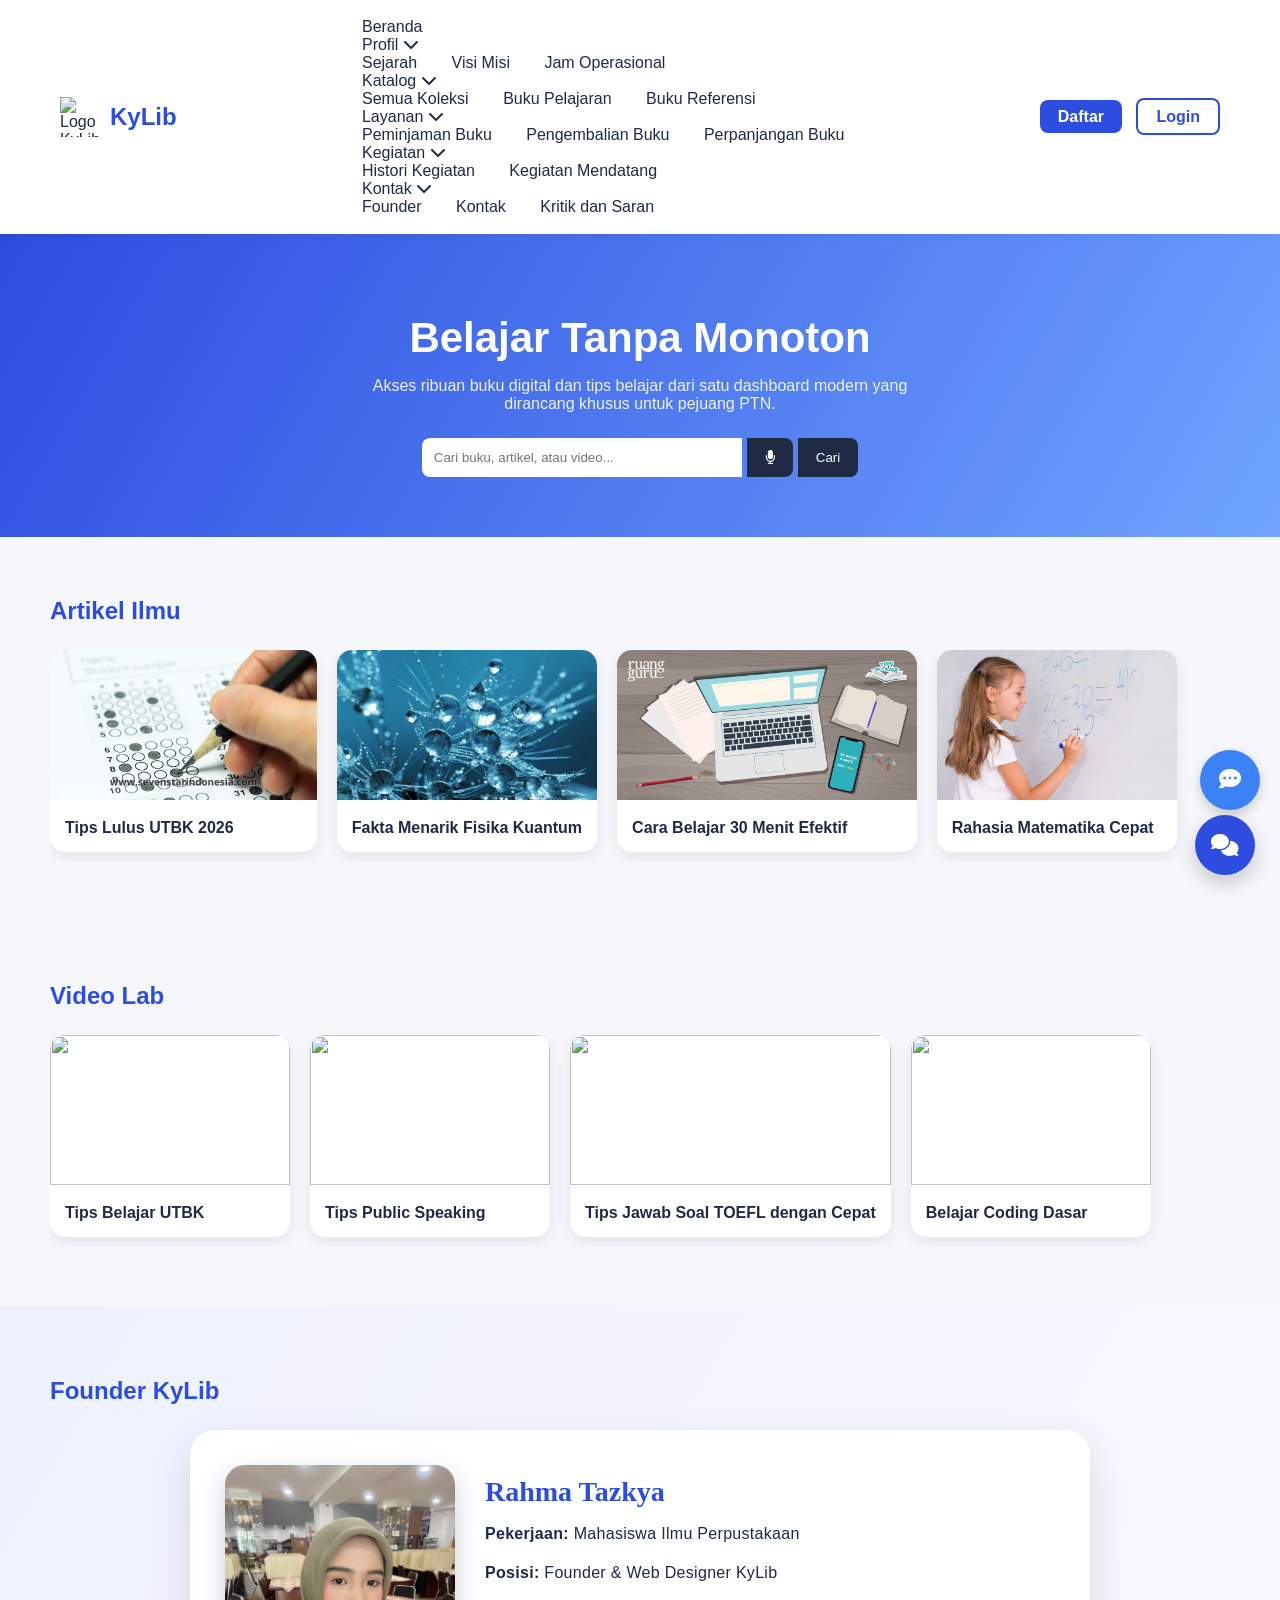
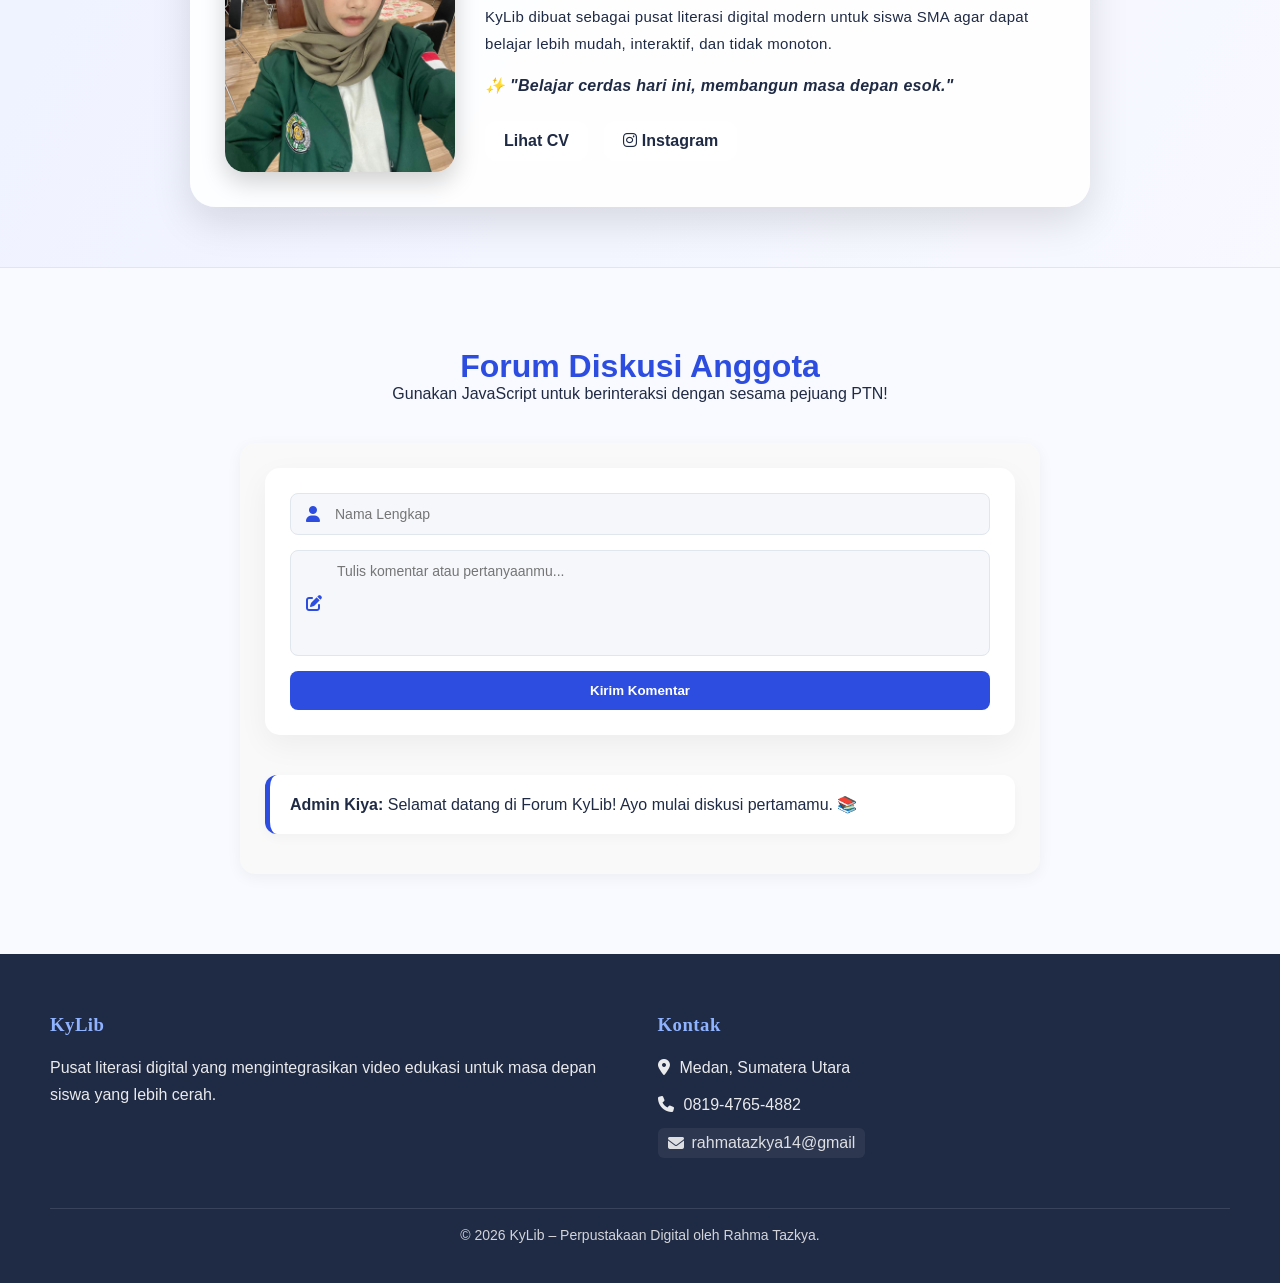
==== commit b349f641: "Update index.html" ====
--- a/index.html
+++ b/index.html
@@ -86,12 +86,61 @@
 		</div>
 
 		<nav class="nav-center">
-			<a href="#">Beranda</a>
-			<a href="koleksi.html" target="_blank">Koleksi</a>
-			<a href="kegiatan.html">Kegiatan</a>
-			<a href="#forum">Forum</a>
-			<a href="tentang-kami.html">Tentang Kami</a>
-			<a href="#founder">Founder</a>
+
+			<!-- 1. BERANDA -->
+			<div class="dropdown">
+				<a href="index.html">Beranda</a>
+			</div>
+
+			<!-- 2. PROFIL -->
+			<div class="dropdown">
+				<a href="#">Profil <i class="fa-solid fa-chevron-down"></i></a>
+				<div class="dropdown-content">
+					<a href="tentang-kami.html">Sejarah</a>
+					<a href="tentang-kami.html#visi">Visi Misi</a>
+					<a href="tentang-kami.html#jam">Jam Operasional</a>
+				</div>
+			</div>
+
+			<!-- 3. KATALOG -->
+			<div class="dropdown">
+				<a href="koleksi.html">Katalog <i class="fa-solid fa-chevron-down"></i></a>
+				<div class="dropdown-content">
+					<a href="koleksi.html">Semua Koleksi</a>
+					<a href="koleksi.html#pelajaran">Buku Pelajaran</a>
+					<a href="koleksi.html#referensi">Buku Referensi</a>
+				</div>
+			</div>
+
+			<!-- 4. LAYANAN -->
+			<div class="dropdown">
+				<a href="#">Layanan <i class="fa-solid fa-chevron-down"></i></a>
+				<div class="dropdown-content">
+					<a href="peminjaman.html">Peminjaman Buku</a>
+					<a href="pengembalian.html">Pengembalian Buku</a>
+					<a href="perpanjangan.html">Perpanjangan Buku</a>
+				</div>
+			</div>
+
+			<!-- 5. KEGIATAN -->
+			<div class="dropdown">
+				<a href="kegiatan.html">Kegiatan <i class="fa-solid fa-chevron-down"></i></a>
+				<div class="dropdown-content">
+					<a href="kegiatan.html#histori">Histori Kegiatan</a>
+					<a href="kegiatan.html#mendatang">Kegiatan Mendatang</a>
+				</div>
+			</div>
+
+			<!-- 6. KONTAK -->
+			<div class="dropdown">
+				<a href="#">Kontak <i class="fa-solid fa-chevron-down"></i></a>
+				<div class="dropdown-content">
+					<a href="index.html#founder">Founder</a>
+					<a href="index.html#tentang">Kontak</a>
+					<a href="feedback.html">Kritik dan Saran</a>
+				</div>
+			</div>
+
 		</nav>
 
 		<div class="auth">
--- a/style.css
+++ b/style.css
@@ -788,4 +788,4 @@
 
 .feedback-button:hover {
     transform: scale(1.1);
-}
+}
